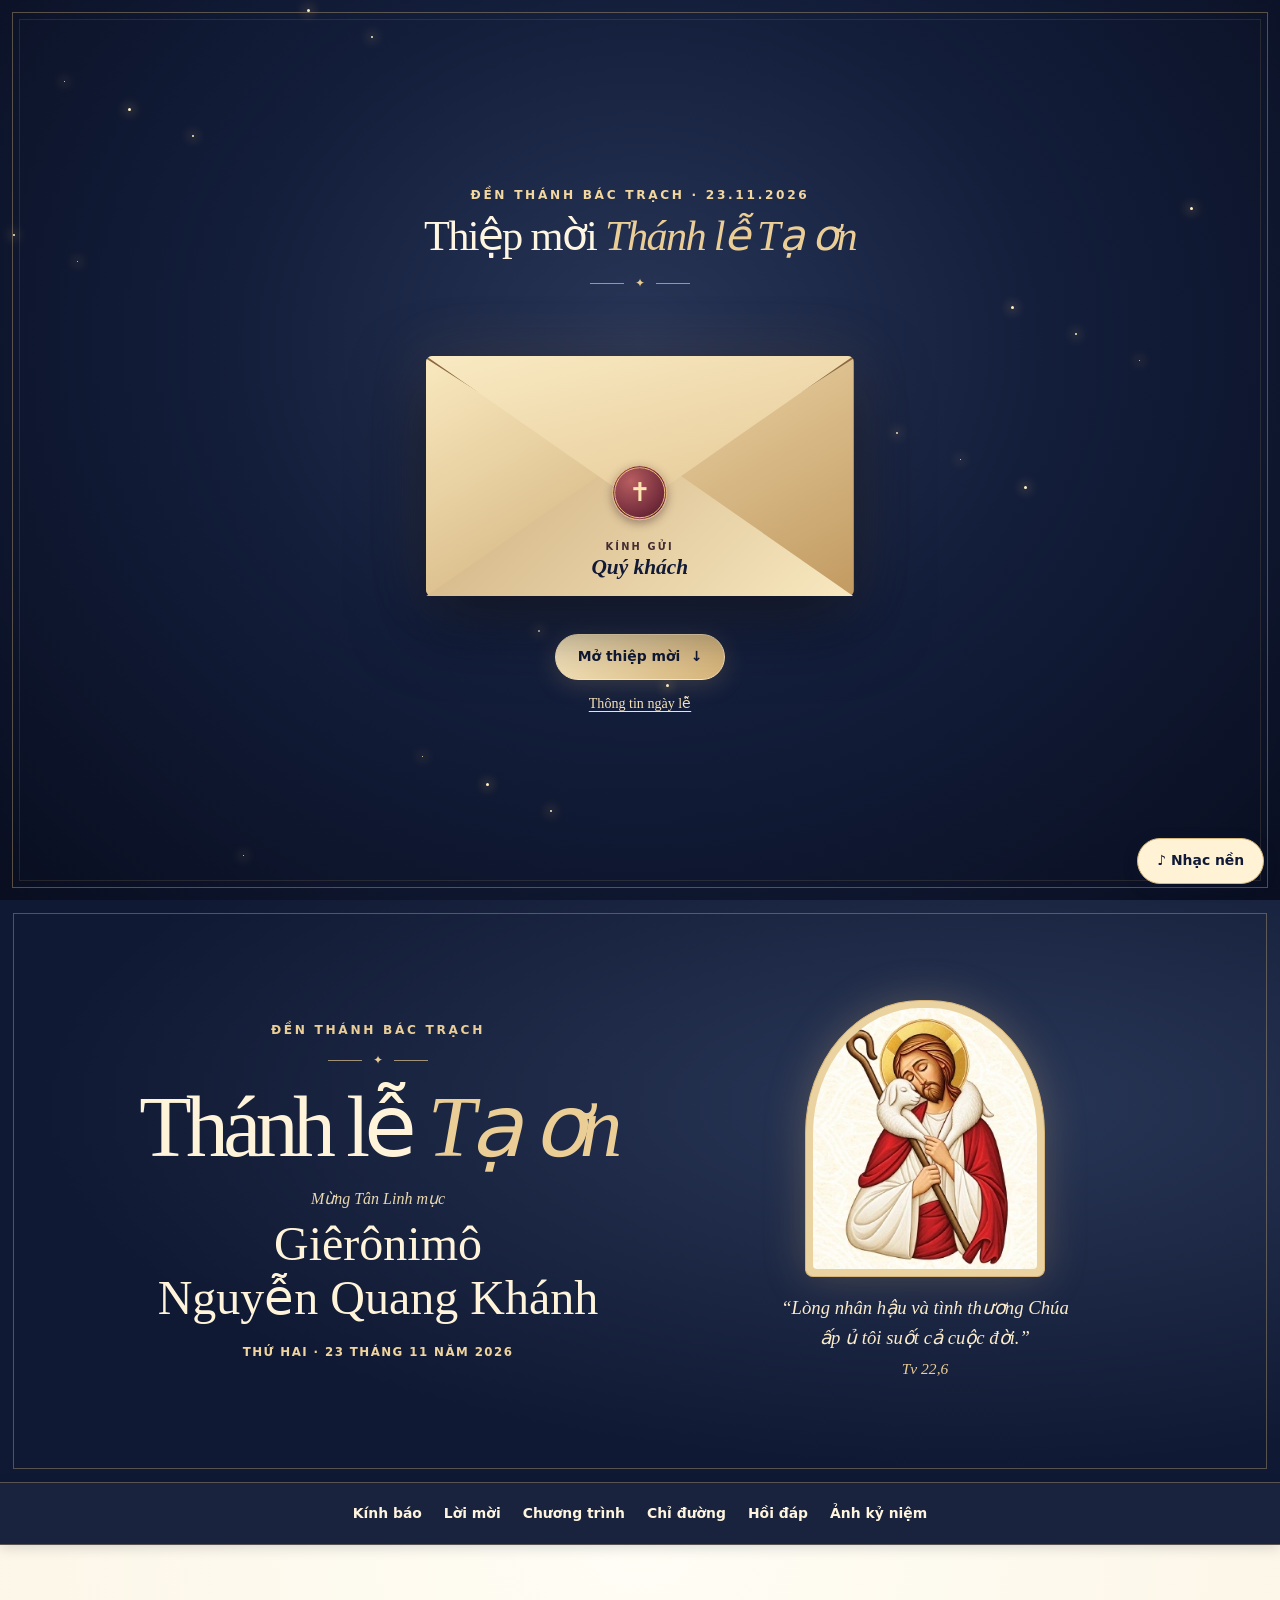
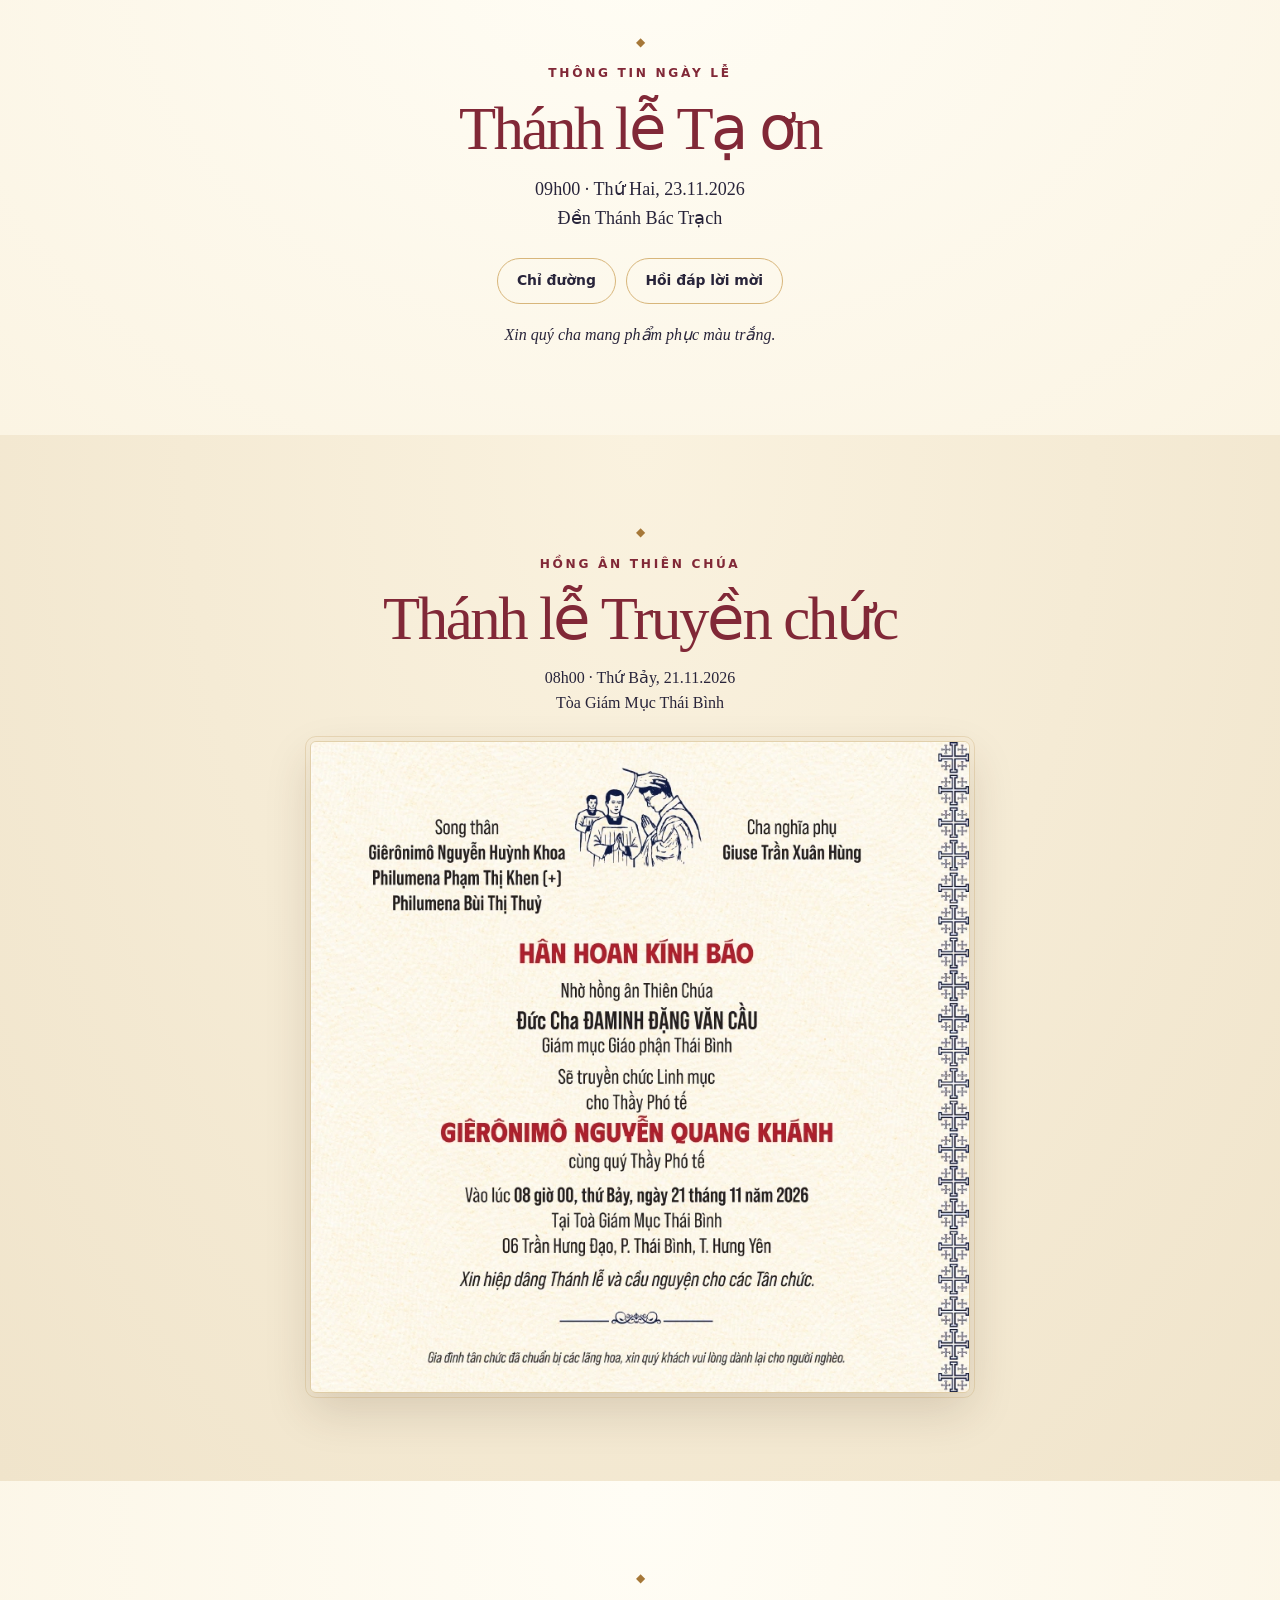
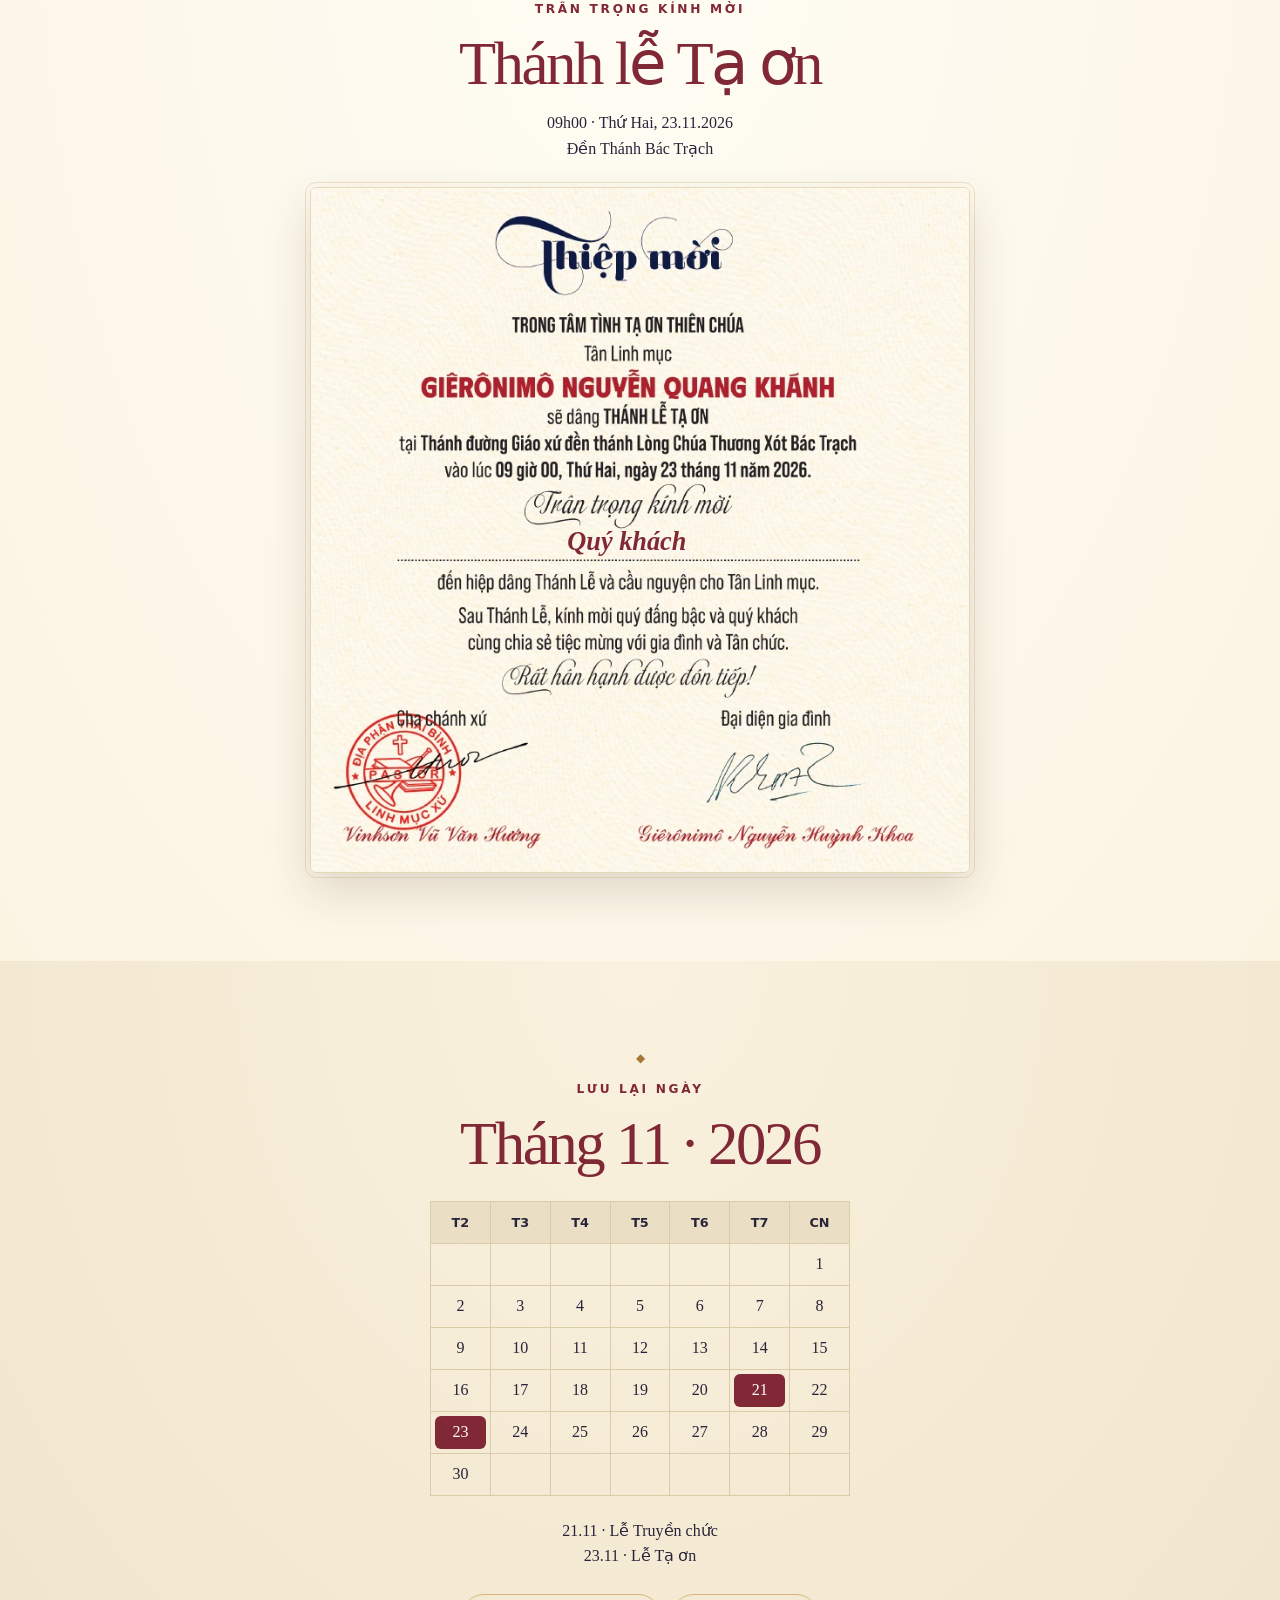
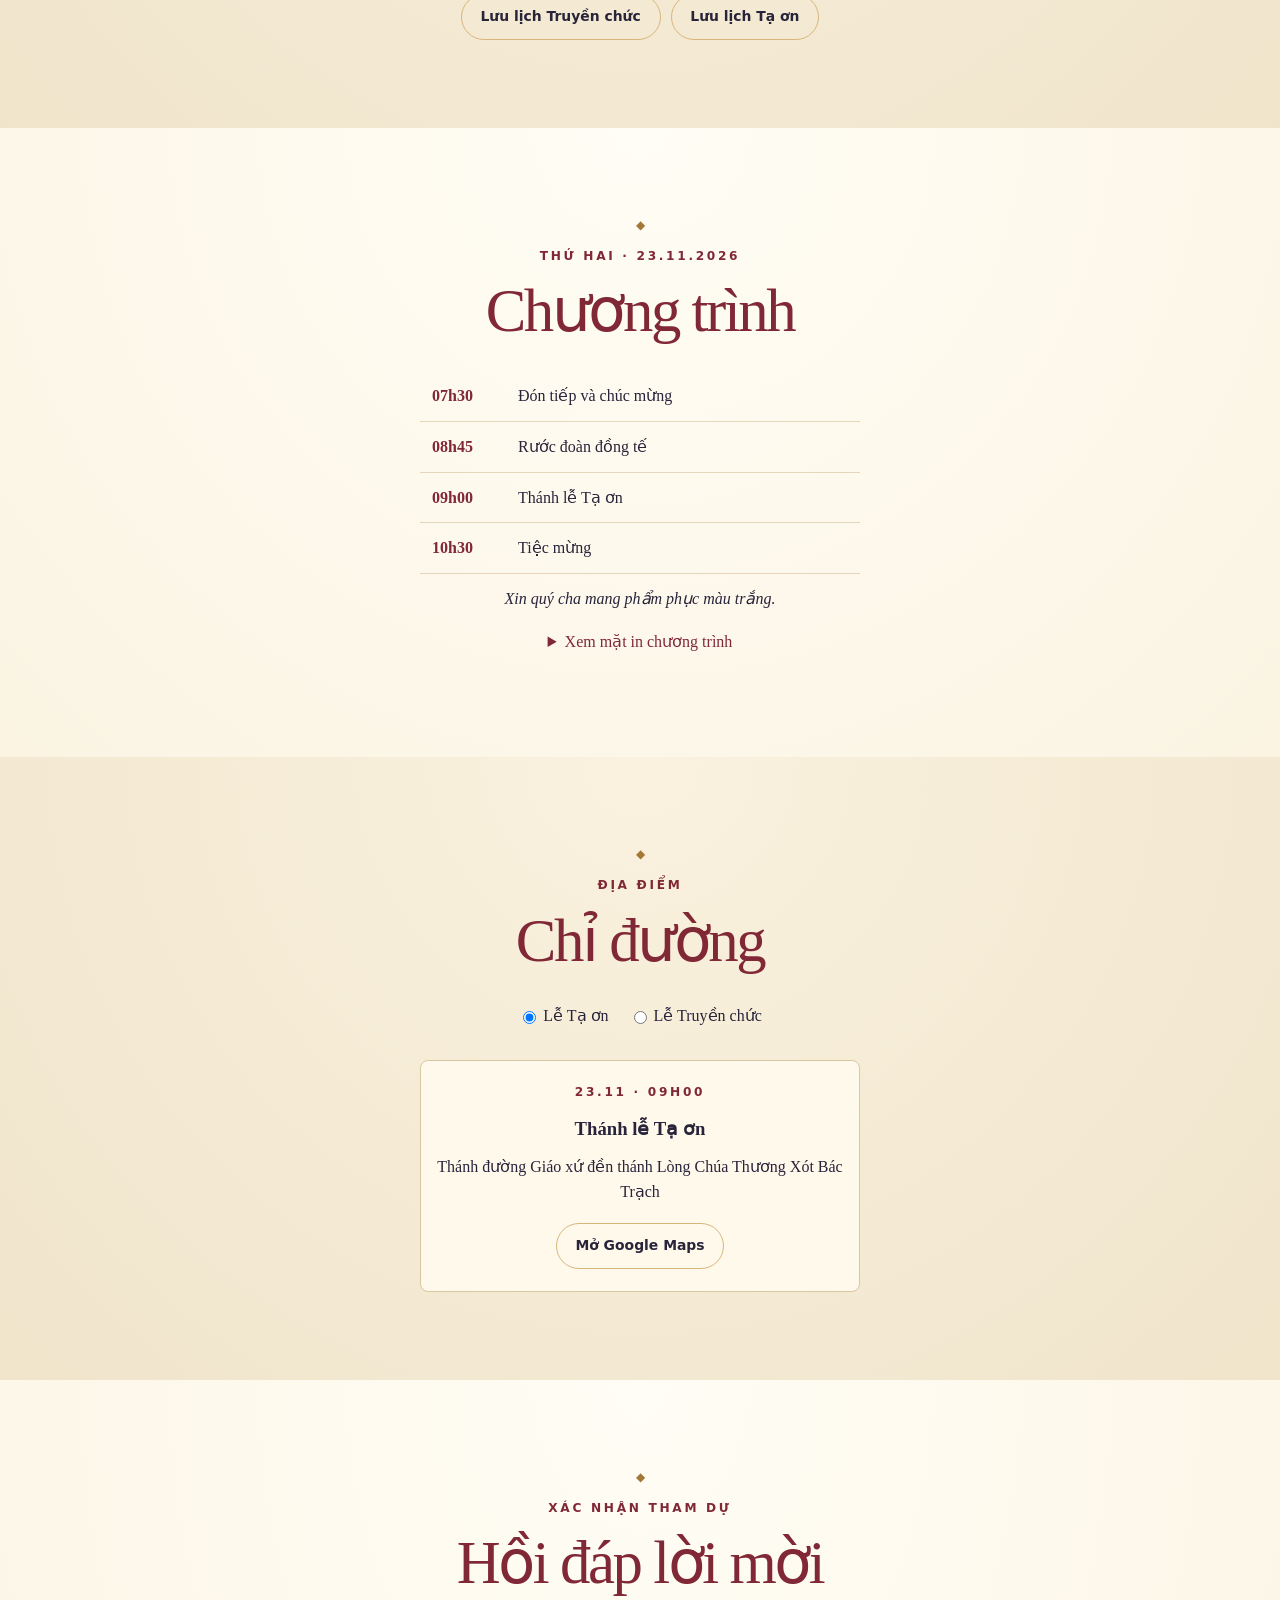
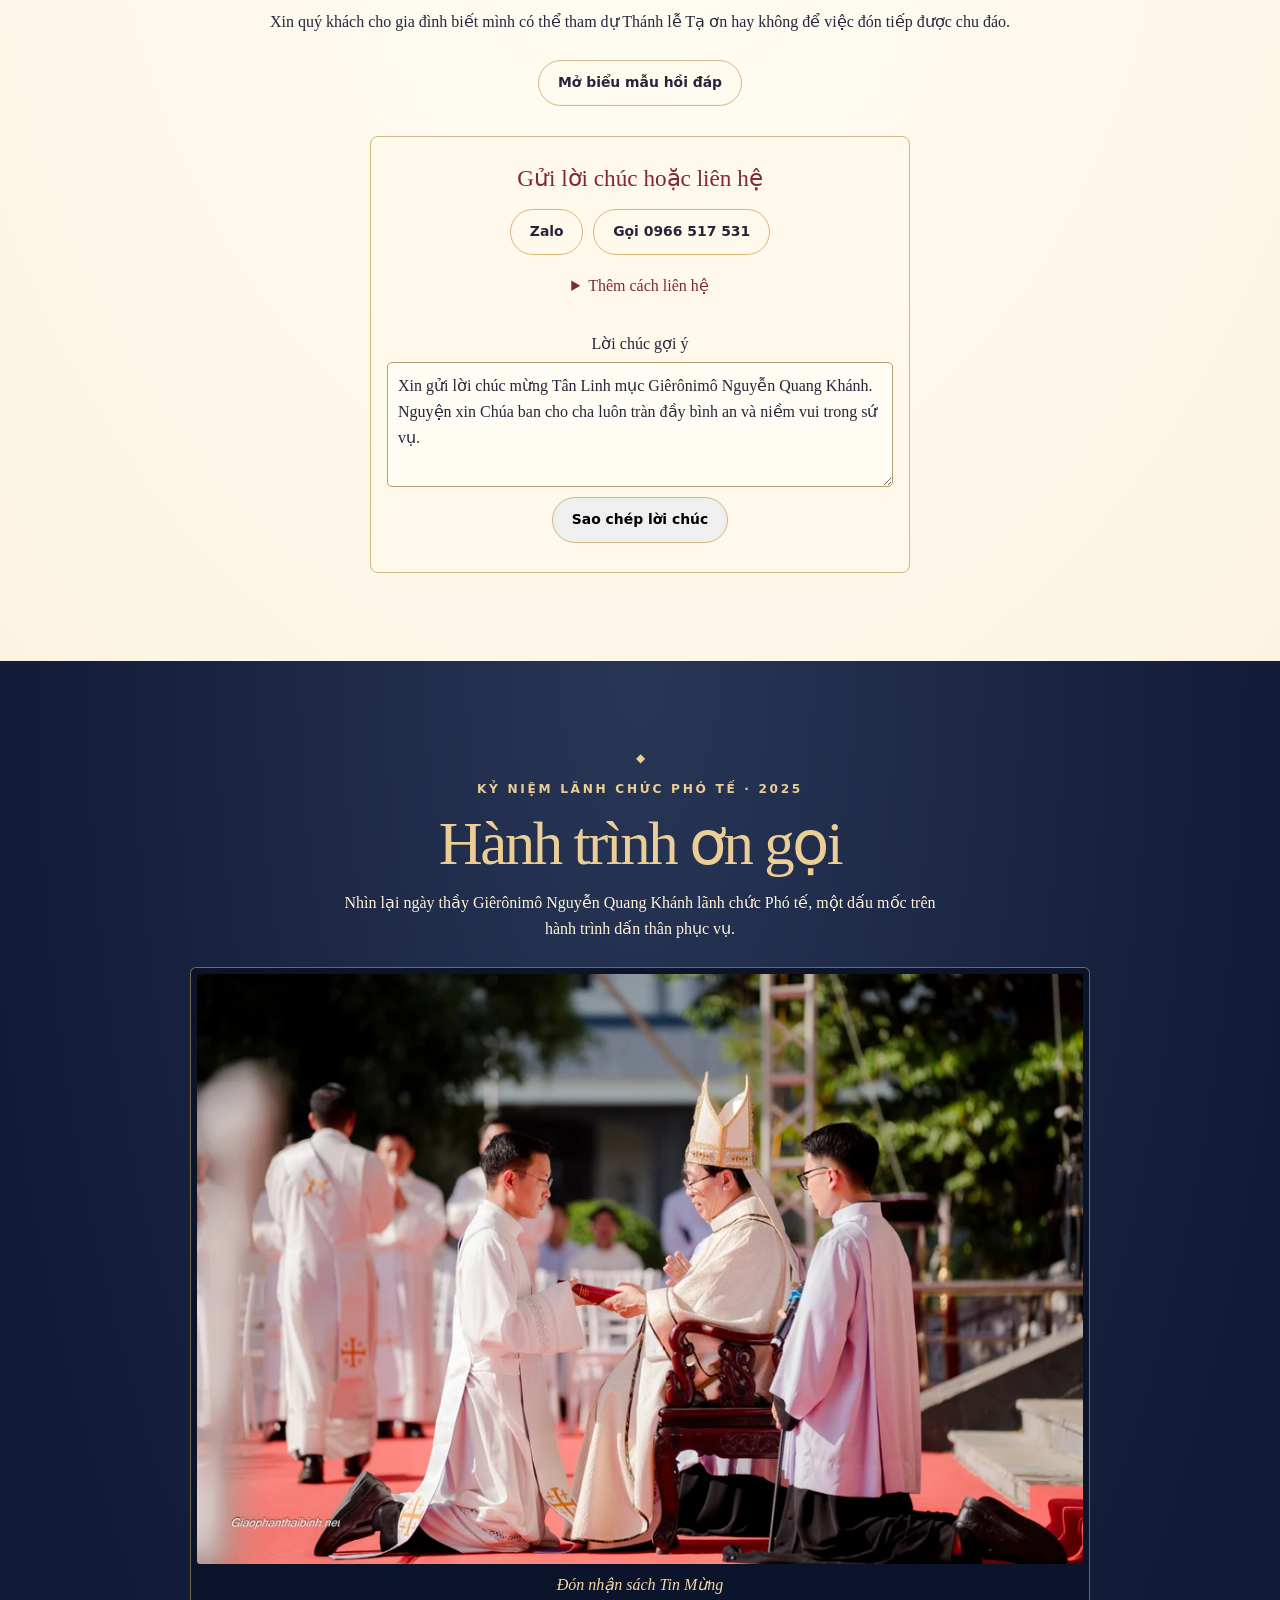
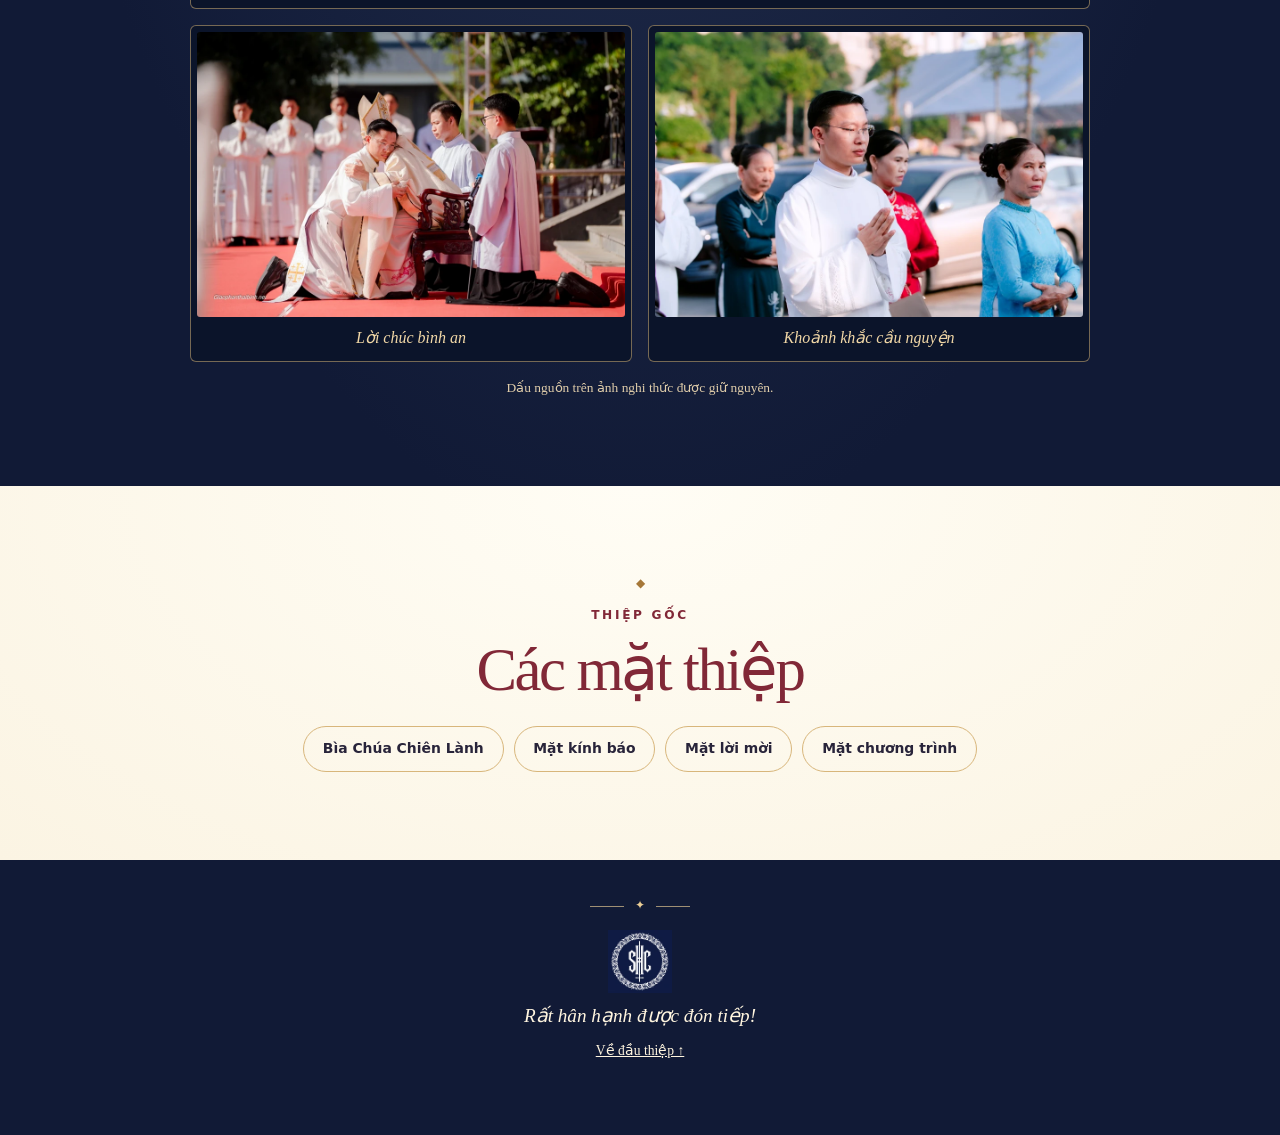
==== index.html @ bd7a319c "Add files via upload" ====
<!doctype html>
<html lang="vi">
<head>
<meta charset="utf-8">
<meta name="viewport" content="width=device-width, initial-scale=1">
<meta name="description" content="Thiệp mời Thánh lễ Tạ ơn mừng Tân Linh mục Giêrônimô Nguyễn Quang Khánh tại Đền Thánh Bác Trạch, ngày 23.11.2026.">
<title>Thiệp mời Thánh lễ Tạ ơn · Giêrônimô Nguyễn Quang Khánh</title>
<link rel="stylesheet" href="style.css">
<script src="script.js" defer></script>
</head>
<body>
<audio id="nhac-nen" src="assets/nhac-nen.mp3" preload="none" loop></audio>
<button class="button music" type="button" aria-pressed="false" hidden>♪ Nhạc nền</button>
<section class="welcome" id="phong-bi" aria-label="Phong bì thiệp mời">
  <div class="starlight" aria-hidden="true"></div>
  <div class="welcome-inner">
    <p class="eyebrow welcome-kicker">Đền Thánh Bác Trạch · 23.11.2026</p>
    <p class="welcome-title">Thiệp mời <em>Thánh lễ Tạ ơn</em></p>
    <span class="gold-rule" aria-hidden="true">✦</span>
    <div class="letter-stage">
      <div class="letter-back" aria-hidden="true"></div>
      <div class="letter-insert" aria-hidden="true">
        <img src="assets/chua-chien-lanh.webp" width="282" height="329" alt="">
        <p>Lòng nhân hậu và tình thương Chúa<br>ấp ủ tôi suốt cả cuộc đời.</p>
        <small>Tv 22,6</small>
      </div>
      <div class="letter-pocket" aria-hidden="true"></div>
      <div class="letter-fold" aria-hidden="true"></div>
      <div class="letter-seal" aria-hidden="true">✝</div>
      <div class="letter-address"><span>Kính gửi</span><strong class="recipient">Quý khách</strong></div>
    </div>
    <a class="button open" href="#thiep">Mở thiệp mời <span aria-hidden="true">↓</span></a>
    <button class="skip-opening" type="button" hidden>Vào thiệp ngay</button>
    <a class="quick-link" href="#thong-tin">Thông tin ngày lễ</a>
  </div>
</section>
<main id="thiep" tabindex="-1">
  <header class="hero">
    <div class="hero-copy">
      <p class="eyebrow">Đền Thánh Bác Trạch</p>
      <span class="gold-rule" aria-hidden="true">✦</span>
      <h1>Thánh lễ <em>Tạ ơn</em></h1>
      <p class="hero-subtitle">Mừng Tân Linh mục</p>
      <p class="hero-name">Giêrônimô<br>Nguyễn Quang Khánh</p>
      <p class="hero-date">Thứ Hai · 23 tháng 11 năm 2026</p>
    </div>
    <figure class="devotional">
      <div class="devotional-art"><img src="assets/chua-chien-lanh.webp" width="282" height="329" alt="Chúa Chiên Lành ôm chiên trên vai"></div>
      <figcaption>“Lòng nhân hậu và tình thương Chúa<br>ấp ủ tôi suốt cả cuộc đời.”<cite>Tv 22,6</cite></figcaption>
    </figure>
  </header>
  <nav aria-label="Nội dung thiệp">
    <a href="#kinh-bao">Kính báo</a><a href="#loi-moi">Lời mời</a><a href="#chuong-trinh">Chương trình</a><a href="#dia-diem">Chỉ đường</a><a href="#hoi-dap">Hồi đáp</a><a href="#on-goi">Ảnh kỷ niệm</a>
  </nav>
  <section id="thong-tin" class="section quick-info">
    <p class="eyebrow">Thông tin ngày lễ</p>
    <h2>Thánh lễ Tạ ơn</h2>
    <p class="summary"><time datetime="2026-11-23T09:00:00+07:00">09h00 · Thứ Hai, 23.11.2026</time><br>Đền Thánh Bác Trạch</p>
    <div class="actions">
      <a class="button" href="#dia-diem">Chỉ đường</a>
      <a class="button" href="#hoi-dap">Hồi đáp lời mời</a>
    </div>
    <div class="countdown" hidden aria-label="Thời gian còn lại đến Thánh lễ Tạ ơn">
      <div><b data-clock="days">00</b><span>Ngày</span></div>
      <div><b data-clock="hours">00</b><span>Giờ</span></div>
      <div><b data-clock="minutes">00</b><span>Phút</span></div>
      <div><b data-clock="seconds">00</b><span>Giây</span></div>
    </div>
    <p class="note">Xin quý cha mang phẩm phục màu trắng.</p>
  </section>
  <section id="kinh-bao" class="section">
    <p class="eyebrow">Hồng ân Thiên Chúa</p>
    <h2>Thánh lễ Truyền chức</h2>
    <p class="summary">08h00 · Thứ Bảy, 21.11.2026<br>Tòa Giám Mục Thái Bình</p>
    <img class="paper" src="assets/kinh-bao.webp" width="795" height="785" loading="lazy" alt="Hân hoan kính báo. Đức cha Đaminh Đặng Văn Cầu, Giám mục Giáo phận Thái Bình, sẽ truyền chức Linh mục cho thầy Phó tế Giêrônimô Nguyễn Quang Khánh cùng quý thầy Phó tế. Song thân: Giêrônimô Nguyễn Huỳnh Khoa, Philumena Phạm Thị Khen (†), Philumena Bùi Thị Thủy. Cha nghĩa phụ: Giuse Trần Xuân Hùng. Gia đình đã chuẩn bị các lẵng hoa, xin quý khách vui lòng dành lại cho người nghèo.">
  </section>
  <section id="loi-moi" class="section">
    <p class="eyebrow">Trân trọng kính mời</p>
    <h2>Thánh lễ Tạ ơn</h2>
    <p class="summary">09h00 · Thứ Hai, 23.11.2026<br>Đền Thánh Bác Trạch</p>
    <div class="invitation paper">
      <img src="assets/loi-moi.webp" width="755" height="785" loading="lazy" alt="Thiệp mời đến hiệp dâng Thánh lễ và cầu nguyện cho Tân Linh mục, sau đó chia sẻ tiệc mừng với gia đình và Tân chức. Cha chánh xứ Vinhsơn Vũ Văn Hướng và đại diện gia đình Giêrônimô Nguyễn Huỳnh Khoa.">
      <span class="recipient invite-name">Quý khách</span>
    </div>
  </section>
  <section id="lich" class="section">
    <p class="eyebrow">Lưu lại ngày</p>
    <h2>Tháng 11 · 2026</h2>
    <table class="calendar" aria-label="Lịch tháng 11 năm 2026">
      <thead><tr><th scope="col">T2</th><th scope="col">T3</th><th scope="col">T4</th><th scope="col">T5</th><th scope="col">T6</th><th scope="col">T7</th><th scope="col">CN</th></tr></thead>
      <tbody>
        <tr><td></td><td></td><td></td><td></td><td></td><td></td><td>1</td></tr>
        <tr><td>2</td><td>3</td><td>4</td><td>5</td><td>6</td><td>7</td><td>8</td></tr>
        <tr><td>9</td><td>10</td><td>11</td><td>12</td><td>13</td><td>14</td><td>15</td></tr>
        <tr><td>16</td><td>17</td><td>18</td><td>19</td><td>20</td><td><a href=#kinh-bao aria-label="21 tháng 11, lễ Truyền chức">21</a></td><td>22</td></tr>
        <tr><td><a href=#loi-moi aria-label="23 tháng 11, lễ Tạ ơn">23</a></td><td>24</td><td>25</td><td>26</td><td>27</td><td>28</td><td>29</td></tr>
        <tr><td>30</td><td></td><td></td><td></td><td></td><td></td><td></td></tr>
      </tbody>
    </table>
    <p class="summary">21.11 · Lễ Truyền chức<br>23.11 · Lễ Tạ ơn</p>
    <div class="actions">
      <a class="button" href="assets/le-truyen-chuc.ics" download>Lưu lịch Truyền chức</a>
      <a class="button" href="assets/le-ta-on.ics" download>Lưu lịch Tạ ơn</a>
    </div>
  </section>
  <section id="chuong-trinh" class="section">
    <p class="eyebrow">Thứ Hai · 23.11.2026</p>
    <h2>Chương trình</h2>
    <ul class="timeline">
      <li><time datetime="2026-11-23T07:30+07:00">07h30</time><span>Đón tiếp và chúc mừng</span></li>
      <li><time datetime="2026-11-23T08:45+07:00">08h45</time><span>Rước đoàn đồng tế</span></li>
      <li><time datetime="2026-11-23T09:00+07:00">09h00</time><span>Thánh lễ Tạ ơn</span></li>
      <li><time datetime="2026-11-23T10:30+07:00">10h30</time><span>Tiệc mừng</span></li>
    </ul>
    <p class="note">Xin quý cha mang phẩm phục màu trắng.</p>
    <details><summary>Xem mặt in chương trình</summary>
      <img class="paper" src="assets/chuong-trinh.webp" width="775" height="785" loading="lazy" alt="Nguyện xin Thiên Chúa ân ban muôn ơn lành trên quý Đức cha, quý cha, quý tu sĩ, quý ân thân nhân cùng tất cả những ai đã và đang cầu nguyện, nâng đỡ con trên bước đường dấn thân phục vụ.">
    </details>
  </section>
  <section id="dia-diem" class="section">
    <p class="eyebrow">Địa điểm</p>
    <h2>Chỉ đường</h2>
    <fieldset class="map-picker" hidden>
      <legend class="sr-only">Chọn buổi lễ</legend>
      <label><input type="radio" name="buoi-le" value="map-ta-on" checked> Lễ Tạ ơn</label>
      <label><input type="radio" name="buoi-le" value="map-truyen-chuc"> Lễ Truyền chức</label>
    </fieldset>
    <div class="places">
      <article id="map-ta-on"><p class="eyebrow">23.11 · 09h00</p><h3>Thánh lễ Tạ ơn</h3><p>Thánh đường Giáo xứ đền thánh Lòng Chúa Thương Xót Bác Trạch</p>
        <a class="button" href="https://www.google.com/maps/search/?api=1&amp;query=%C4%90%E1%BB%81n+Th%C3%A1nh+B%C3%A1c+Tr%E1%BA%A1ch" target="_blank" rel="noopener noreferrer">Mở Google Maps</a></article>
      <article id="map-truyen-chuc"><p class="eyebrow">21.11 · 08h00</p><h3>Thánh lễ Truyền chức</h3><p>Tòa Giám Mục Thái Bình<br>06 Trần Hưng Đạo, P. Thái Bình, T. Hưng Yên</p>
        <a class="button" href="https://www.google.com/maps/search/?api=1&amp;query=T%C3%B2a+Gi%C3%A1m+M%E1%BB%A5c+Th%C3%A1i+B%C3%ACnh+06+Tr%E1%BA%A7n+H%C6%B0ng+%C4%90%E1%BA%A1o" target="_blank" rel="noopener noreferrer">Mở Google Maps</a></article>
    </div>
  </section>
  <section id="hoi-dap" class="section">
    <p class="eyebrow">Xác nhận tham dự</p>
    <h2>Hồi đáp lời mời</h2>
    <p class="summary">Xin quý khách cho gia đình biết mình có thể tham dự Thánh lễ Tạ ơn hay không để việc đón tiếp được chu đáo.</p>
    <a class="button" href="https://docs.google.com/forms/d/e/1FAIpQLScYojX01JaSulNkxN39vegbU7NlEWeOLPLGv2kti556Hpe61A/viewform" target="_blank" rel="noopener">Mở biểu mẫu hồi đáp</a>
    <div class="contact-card">
      <h3>Gửi lời chúc hoặc liên hệ</h3>
      <div class="actions">
        <a class="button" href="https://zalo.me/0966517531" target="_blank" rel="noopener">Zalo</a>
        <a class="button" href="tel:+84966517531">Gọi 0966 517 531</a>
      </div>
      <details>
        <summary>Thêm cách liên hệ</summary>
        <div class="actions">
          <a class="button" href="https://m.me/JeromeNguyenPham" target="_blank" rel="noopener">Messenger</a>
          <a class="button" id="whatsapp-contact" href="https://wa.me/84966517531" target="_blank" rel="noopener">WhatsApp</a>
          <a class="button" id="email-contact" href="mailto:hier.nguyenkhanh@gmail.com">Email</a>
        </div>
        <p><a href="https://www.facebook.com/JeromeNguyenPham/" target="_blank" rel="noopener">Trang Facebook</a></p>
      </details>
      <div id="greeting-box" hidden>
        <label for="greeting">Lời chúc gợi ý</label>
        <textarea id="greeting" rows="4"></textarea>
        <button class="button" id="copy-greeting" type="button">Sao chép lời chúc</button>
        <p id="greeting-status" role="status"></p>
      </div>
    </div>
  </section>
  <section id="on-goi" class="section vocation">
    <p class="eyebrow">Kỷ niệm lãnh chức Phó tế · 2025</p>
    <h2>Hành trình ơn gọi</h2>
    <p class="summary">Nhìn lại ngày thầy Giêrônimô Nguyễn Quang Khánh lãnh chức Phó tế, một dấu mốc trên hành trình dấn thân phục vụ.</p>
    <div class="vocation-gallery">
      <figure>
        <a href="assets/pho-te-tin-mung.webp" aria-label="Xem ảnh lớn: Đón nhận sách Tin Mừng">
          <img src="assets/pho-te-tin-mung-960.webp" width="2048" height="1366" loading="lazy" decoding="async" alt="Khoảnh khắc đón nhận sách Tin Mừng từ Đức Giám mục">
        </a>
        <figcaption>Đón nhận sách Tin Mừng</figcaption>
      </figure>
      <figure>
        <a href="assets/pho-te-binh-an.webp" aria-label="Xem ảnh lớn: Lời chúc bình an">
          <img src="assets/pho-te-binh-an-960.webp" width="2048" height="1366" loading="lazy" decoding="async" alt="Đức Giám mục ôm chúc bình an trong nghi thức truyền chức">
        </a>
        <figcaption>Lời chúc bình an</figcaption>
      </figure>
      <figure>
        <a href="assets/pho-te-cau-nguyen.webp" aria-label="Xem ảnh lớn: Khoảnh khắc cầu nguyện">
          <img src="assets/pho-te-cau-nguyen-960.webp" width="2048" height="1365" loading="lazy" decoding="async" alt="Thầy Giêrônimô Nguyễn Quang Khánh chắp tay cầu nguyện">
        </a>
        <figcaption>Khoảnh khắc cầu nguyện</figcaption>
      </figure>
    </div>
    <p class="vocation-credit">Dấu nguồn trên ảnh nghi thức được giữ nguyên.</p>
  </section>
  <section id="mat-thiep" class="section">
    <p class="eyebrow">Thiệp gốc</p>
    <h2>Các mặt thiệp</h2>
    <div class="actions">
      <a class="button" href="assets/bia.webp" target="_blank" rel="noopener">Bìa Chúa Chiên Lành</a>
      <a class="button" href="assets/kinh-bao.webp" target="_blank" rel="noopener">Mặt kính báo</a>
      <a class="button" href="assets/loi-moi.webp" target="_blank" rel="noopener">Mặt lời mời</a>
      <a class="button" href="assets/chuong-trinh.webp" target="_blank" rel="noopener">Mặt chương trình</a>
    </div>
  </section>
  <footer><span class="gold-rule" aria-hidden="true">✦</span><img src="assets/an.webp" width="64" height="63" alt=""><p>Rất hân hạnh được đón tiếp!</p><a href="#phong-bi">Về đầu thiệp ↑</a></footer>
</main>
<dialog class="print-view" aria-label="Xem ảnh phóng lớn">
  <form method="dialog"><button class="button" type="submit">Đóng ảnh ×</button></form>
  <img alt="">
</dialog>
</body>
</html>
---- style.css ----
:root{color-scheme:light;--navy:#111b42;--red:#9e1f32;--gold:#d8bb7b;--cream:#fbf5e6}
*{box-sizing:border-box}
html{scroll-behavior:smooth}
body{margin:0;background:var(--cream);color:var(--navy);font:1rem/1.6 Georgia,"Times New Roman",serif}
img{display:block;max-width:100%;height:auto}
a{color:inherit}
a:focus-visible,summary:focus-visible{outline:3px solid #ae6925;outline-offset:4px}
.welcome{min-height:100svh;display:grid;place-items:center;padding:26px 16px 30px;text-align:center;background:radial-gradient(ellipse at 50% 10%,#26325a,var(--navy) 75%);color:#fff6e4}
.welcome-inner{width:min(100%,480px,68svh)}
.eyebrow{font:700 .76rem/1.5 system-ui,sans-serif;text-transform:uppercase;letter-spacing:.22em;color:var(--red);margin:0 0 12px}
.welcome .eyebrow{color:#f2d79f;margin-bottom:20px}
.envelope,.invitation{position:relative;container-type:inline-size}
.envelope{border-radius:8px;overflow:hidden;box-shadow:0 18px 48px #0006;border:1px solid var(--gold)}
.recipient{position:absolute;display:grid;place-items:center;text-align:center;line-height:1.1;font-weight:bold;font-style:italic;color:var(--navy);overflow-wrap:anywhere}
.envelope-name{left:29%;width:60%;top:65%;height:8%;font-size:4.4cqw}
.invite-name{left:13%;width:70%;top:49.4%;height:4.8%;font-size:4cqw;color:var(--red)}
.recipient.compact{font-size:2.8cqw}
.button{display:inline-flex;align-items:center;justify-content:center;gap:.75em;min-height:44px;padding:.62em 1.35em;border:1px solid var(--gold);border-radius:100px;text-decoration:none;font:650 .87rem/1.4 system-ui,sans-serif}
.button:hover{background:#f1e1b9;color:var(--navy)}
.open{background:#fff2d5;color:var(--navy);margin-top:25px}
main{outline:none}
.hero{padding:34px 16px 24px}
.paper{width:min(100%,660px);margin-inline:auto;box-shadow:0 10px 32px #241b1020;border-radius:6px;overflow:hidden}
nav{display:flex;justify-content:center;flex-wrap:wrap;gap:4px 22px;padding:12px;background:var(--navy);color:#fff5df;font:600 .87rem/1.5 system-ui,sans-serif}
nav a{padding:8px 0;text-decoration:none}
nav a:hover{text-decoration:underline}
.section{padding:48px 16px;text-align:center}
.section:nth-of-type(even){background:#f4ecd9}
h2,h3,p{margin:0}
h2{font-weight:normal;font-size:clamp(2rem,6vw,3.1rem);line-height:1.12;color:var(--red)}
.summary{margin:12px 0 25px}
.timeline{list-style:none;margin:26px auto 12px;padding:0;width:min(100%,440px);text-align:left}
.timeline li{display:grid;grid-template-columns:70px 1fr;gap:16px;border-bottom:1px solid #dacba9;padding:12px}
.timeline time{font-weight:bold;color:var(--red)}
.note{font-style:italic}
details{margin-top:18px}
summary{cursor:pointer;color:var(--red);margin-bottom:14px}
.places{display:grid;grid-template-columns:repeat(2,minmax(0,1fr));gap:16px;width:min(100%,660px);margin:24px auto 0}
article{display:flex;flex-direction:column;align-items:center;padding:22px 14px;border:1px solid #d9c7a4;border-radius:8px;background:#fff9ec}
article p:not(.eyebrow){flex:1;margin:10px 0 18px}
footer{text-align:center;background:var(--navy);color:#fff5df;padding:26px 16px}
footer img{margin:0 auto 8px}
footer p{font-size:1.2rem;font-style:italic;margin-bottom:6px}
footer a{font-size:.85rem}
.sr-only{position:absolute;width:1px;height:1px;padding:0;margin:-1px;overflow:hidden;clip-path:inset(50%);white-space:nowrap}
@media(max-width:540px){.places{grid-template-columns:1fr}.section{padding-block:37px}}
@media(prefers-reduced-motion:reduce){html{scroll-behavior:auto}}

.music{position:fixed;z-index:2;right:16px;bottom:max(16px,env(safe-area-inset-bottom));background:#fff2d5;color:var(--navy);box-shadow:0 4px 16px #111b4230;cursor:pointer}
.music[hidden]{display:none}
.music[aria-pressed="true"]{background:var(--navy);color:#fff2d5}
.music:focus-visible{outline:3px solid #ae6925;outline-offset:4px}

.calendar{width:min(100%,420px);margin:22px auto;border-collapse:collapse;table-layout:fixed}
.calendar th,.calendar td{padding:4px;height:42px;border:1px solid #dacba9}
.calendar th{font:650 .8rem system-ui,sans-serif;background:#eadfc5}
.calendar a{display:grid;place-items:center;min-height:33px;border-radius:6px;background:var(--red);color:white;text-decoration:none}
.actions{display:flex;justify-content:center;flex-wrap:wrap;gap:10px;margin:22px auto 0}
.map-picker{width:min(100%,440px);border:0;margin:20px auto 0;padding:0}
.map-picker label{display:inline-flex;align-items:center;gap:4px;padding:8px}
.places.filtered{grid-template-columns:minmax(0,1fr);max-width:440px}
.places article[hidden]{display:none}

.welcome-inner{position:relative}
.envelope{perspective:850px;isolation:isolate}
.envelope-flap{position:absolute;inset:0 0 auto;height:34%;transform-origin:50% 0;background:linear-gradient(175deg,#25315c,#111b42 72%);clip-path:polygon(0 0,100% 0,100% 32%,50% 100%,0 32%);pointer-events:none}
.envelope-flap img{position:absolute;left:50%;bottom:16%;width:12%;transform:translateX(-50%);border-radius:50%}
.opening-card{display:none;position:absolute;z-index:1;top:42px;left:9%;width:82%;padding:12px 10px 16px;border:1px solid var(--gold);border-radius:8px;background:#fff7e3;color:var(--navy);box-shadow:0 12px 35px #0006;pointer-events:none}
.opening-card img{width:min(53%,160px);margin:0 auto;border-radius:45% 45% 10% 10%}
.opening-card blockquote{margin:10px 0 0;font-size:clamp(.8rem,3.1vw,1.2rem);line-height:1.4;font-style:italic;animation:quote-in .5s 1s both}
.opening-card cite{display:block;margin-top:5px;font-size:.8em;color:var(--red)}
.opening .envelope-flap{animation:unseal .75s ease-in-out both}
.opening .opening-card{display:block;animation:emerge .7s .48s both}
.opened .envelope-flap{display:none}
.quick-link{display:block;width:max-content;margin:12px auto 0;font-size:.88rem;text-underline-offset:.22em}
.quick-info .note{margin-top:18px}
@keyframes unseal{to{transform:rotateX(160deg);opacity:0}}
@keyframes emerge{from{opacity:0;transform:translateY(38px) scale(.92)}to{opacity:1;transform:translateY(0) scale(1)}}
@keyframes quote-in{from{opacity:0;transform:translateY(5px)}to{opacity:1;transform:translateY(0)}}
@media(prefers-reduced-motion:reduce){.envelope-flap{display:none}}
.envelope-flap{height:9%}
.envelope-flap img{width:6%;bottom:24%}
.link-maker{width:min(100%,520px);margin:auto;text-align:left}
.link-maker label{display:block;margin:12px 0 4px;font-weight:bold}
.link-maker input{width:100%;padding:10px;border:1px solid #a9946e;border-radius:6px;background:#fffcf4;color:var(--navy);font:inherit}
.link-maker .button{margin-top:12px;background:#fff2d5;color:var(--navy);cursor:pointer}
.link-maker .actions{justify-content:flex-start;margin-top:0}
.link-maker [role=status]{margin-top:10px}

/* Gold linework and candlelit surfaces frame the original artwork. */
:root{--navy:#111a36;--red:#812837;--gold:#d8b67b;--cream:#fbf5e7;--ink:#28243a}
body{color:var(--ink);background:#fbf5e7}
.welcome{position:relative;overflow:hidden;isolation:isolate;min-height:100svh;background:radial-gradient(ellipse at 50% 38%,#293657 0%,#131e3b 45%,#090e20 100%);padding:34px 18px}
.welcome::before,.welcome::after{content:"";position:absolute;z-index:-1;inset:12px;border:1px solid #d8b67b60;pointer-events:none}
.welcome::after{inset:19px;border-color:#d8b67b22}
.welcome-inner{width:min(100%,475px);display:flex;flex-direction:column;align-items:center}
.welcome .welcome-kicker{font-size:clamp(.62rem,2.5vw,.76rem);margin-bottom:9px}
.welcome-title{font-size:clamp(1.75rem,6vw,2.65rem);line-height:1.1;letter-spacing:-.04em;color:#fff6e1}
.welcome-title em,.hero h1 em{font-weight:normal;color:#ebce96}
.gold-rule{display:flex;align-items:center;justify-content:center;gap:11px;color:#a87a35;font-size:.78rem}
.gold-rule::before,.gold-rule::after{content:"";width:34px;height:1px;background:currentColor;opacity:.65}
.welcome .gold-rule{color:#eacb90;margin:14px 0 17px}
.envelope{width:min(100%,390px,53svh);border:1px solid #e5c789;border-radius:4px;box-shadow:0 18px 52px #030612ad,0 0 42px #e1b46634;outline:1px solid #d8b67b63;outline-offset:5px}
.envelope-flap{height:9%;background:linear-gradient(100deg,#172443,#3d4c72,#172443)}
.opening-card{top:21%;left:50%;width:min(84%,350px);margin-left:max(-42%,-175px);background:radial-gradient(ellipse at 50% 24%,#fffdf3,#f4e6c8);outline:1px solid #e2c48690;outline-offset:4px}
.opening-card img{width:min(50%,135px)}
.button{min-height:46px;transition:background .25s,color .25s,box-shadow .25s}
.open{margin-top:23px;background:linear-gradient(115deg,#f8e7be,#dcb97c);border-color:#ffe9bd;box-shadow:0 5px 24px #e7c17b30;padding-inline:22px}
.open:hover{box-shadow:0 5px 30px #e7c17b65}
.quick-link{color:#f7e2b8}
.starlight{position:absolute;z-index:-1;inset:0;overflow:hidden;pointer-events:none}
.starlight i{position:absolute;top:var(--y);left:var(--x);width:var(--size);height:var(--size);border-radius:50%;background:#fff0c6;box-shadow:0 0 11px 2px #e5be727a;animation:glimmer var(--period) var(--delay) ease-in-out infinite alternate}
@keyframes glimmer{from{opacity:.13;transform:translateY(9px) scale(.7)}to{opacity:.72;transform:translateY(-9px) scale(1.2)}}
.hero{position:relative;display:grid;grid-template-columns:1.1fr 1fr;align-items:center;gap:clamp(20px,5vw,70px);padding:clamp(38px,8vw,100px) max(25px,calc((100% - 1030px)/2));background:radial-gradient(ellipse at 75% 35%,#293757,#101933 68%);color:#fff4da;text-align:center}
.hero::before{content:"";position:absolute;inset:13px;border:1px solid #d8b67b5c;pointer-events:none}
.hero .eyebrow,.hero .gold-rule{color:#ebce96}
.hero h1{margin:14px 0 4px;font-size:clamp(2.7rem,6.7vw,5.5rem);font-weight:normal;letter-spacing:-.065em;line-height:1}
.hero-subtitle{margin:15px 0 6px;font-style:italic;color:#e9d7af}
.hero-name{font-size:clamp(1.5rem,4vw,3rem);line-height:1.12}
.hero-date{margin-top:19px;color:#f0d49e;font:600 .74rem/1.5 system-ui,sans-serif;letter-spacing:.12em;text-transform:uppercase}
.devotional{margin:0}
.devotional-art{width:min(68%,240px);margin:auto;padding:7px;border:1px solid #d8b67b;border-radius:48% 48% 8px 8px;box-shadow:0 0 42px #d8b67b42;background:#ead3a0}
.devotional-art img{width:100%;border-radius:48% 48% 4px 4px}
.devotional figcaption{margin-top:16px;font-size:clamp(.88rem,2.1vw,1.17rem);font-style:italic;color:#fbebca}
.devotional cite{display:block;color:#ebce96;font-size:.83em;margin-top:4px}
nav{position:sticky;top:0;z-index:3;background:#121c37f7;border-top:1px solid #d8b67b55;border-bottom:1px solid #d8b67b55;box-shadow:0 3px 12px #14162b25}
.section{position:relative;padding-block:clamp(45px,8vw,88px);scroll-margin-top:94px;background:radial-gradient(ellipse at 50% 0,#fffdf5,#fbf4e3)}
.section:nth-of-type(even){background:radial-gradient(ellipse at 50% 0,#faf2df,#f0e4cb)}
.section::before{content:"◆";display:block;margin:0 auto 13px;color:#a67838;font-size:.72rem}
.section h2{font-size:clamp(2.15rem,6vw,3.8rem);letter-spacing:-.04em}
.paper{border:1px solid #ba985557;outline:1px solid #bf9d5f45;outline-offset:4px;box-shadow:0 18px 46px #402a1527}
.quick-info .summary{font-size:1.13rem}
.timeline li{border-bottom-color:#ad874d50}
footer{background:#111a36;padding:36px 16px 72px}
footer .gold-rule{color:#ebce96;margin-bottom:14px}
@media(max-width:620px){
  .hero{grid-template-columns:1fr;padding:44px 22px;gap:26px}
  .devotional-art{width:min(46%,166px)}
  nav{gap:0 13px;font-size:.77rem}
  .envelope{width:min(94%,390px,49svh)}
}
@media(prefers-reduced-motion:reduce){.starlight i{animation:none;opacity:.28}.button{transition:none}}

/* The folds are separate layers so the letter can pass behind the pocket. */
.letter-stage{
  position:relative;width:min(90%,520px);aspect-ratio:1.78;margin:45px 0 15px;
  perspective:1000px;isolation:isolate;container-type:inline-size;
}
.letter-back,.letter-pocket,.letter-fold{position:absolute;inset:0;border-radius:6px}
.letter-back{background:#8d6840;box-shadow:0 24px 70px #030612aa,0 0 58px #eac58526}
.letter-pocket{
  z-index:3;background:linear-gradient(150deg,#f9e9bf,#c29a61);
  clip-path:polygon(0 1%,50% 58%,100% 1%,100% 100%,0 100%);
}
.letter-pocket::after{
  content:"";position:absolute;inset:0;background:linear-gradient(135deg,#c7a574,#f8e8c0);
  clip-path:polygon(0 100%,50% 38%,100% 100%);
}
.letter-fold{
  z-index:4;transform-origin:top;clip-path:polygon(0 0,100% 0,50% 62%);
  background:linear-gradient(166deg,#f9eac3,#e4c794 73%,#b68d54);
}
.letter-seal{
  position:absolute;z-index:5;left:50%;top:57%;translate:-50% -50%;
  display:grid;place-items:center;width:13cqw;aspect-ratio:1;border-radius:50%;
  border:3px double #e9bd83;background:radial-gradient(circle at 32% 27%,#b75e60,#752d3c 67%,#481926);
  color:#ffe5b3;font-size:6cqw;box-shadow:0 3px 10px #3b202b70;
}
.letter-address{position:absolute;z-index:5;inset:auto 8% 7%;color:#442d33}
.letter-address span{display:block;font:650 2.3cqw/1.5 system-ui,sans-serif;letter-spacing:.22em;text-transform:uppercase}
.letter-address .recipient{position:static;font-size:5cqw;line-height:1.14}
.letter-address .recipient.compact{font-size:3.4cqw}
.letter-insert{
  position:absolute;z-index:2;inset:7% 12% auto;padding:10px 6px 12px;
  color:#382839;background:#fff7e2;border:3px double #c59f63;border-radius:6px;
  transform:translateY(8%);box-shadow:0 9px 28px #20183060;
}
.letter-insert img{width:min(25%,80px);margin:0 auto 4px;border-radius:48% 48% 4px 4px}
.letter-insert p{font-size:clamp(.76rem,3.5cqw,1rem);line-height:1.2;font-style:italic}
.letter-insert small{font-size:.7rem;color:#812837}
.opening .letter-seal{animation:release-seal .45s both}
.opening .letter-fold{animation:lift-fold .85s .19s both}
.opening .letter-insert{animation:draw-letter 1.2s .62s both}
.opening .letter-address{animation:release-seal .55s both}
@keyframes release-seal{to{opacity:0}}
@keyframes lift-fold{0%{transform:rotateX(0)}49%{z-index:4}50%{z-index:1}100%{transform:rotateX(172deg);z-index:1}}
@keyframes draw-letter{0%{transform:translateY(8%)}65%,100%{transform:translateY(-86%)}}
.skip-opening{margin-top:10px;color:#ffe8bd;background:none;border:0;font:inherit;text-decoration:underline;cursor:pointer}
.countdown{display:grid;grid-template-columns:repeat(4,1fr);gap:7px;width:min(100%,410px);margin:28px auto 0}
.countdown[hidden]{display:none}
.countdown div{padding:8px 3px;border:1px solid #c3a473;border-radius:4px;background:#fff9e9}
.countdown b{display:block;color:#812837;font-size:clamp(1.4rem,5vw,2.2rem);font-variant-numeric:tabular-nums}
.countdown span{font:650 .69rem system-ui,sans-serif;letter-spacing:.08em;text-transform:uppercase}
.print-view{max-width:min(94vw,800px);max-height:92vh;padding:12px;background:#fcf3df;border:1px solid #d8b67b;border-radius:6px}
.print-view::backdrop{background:#0b1023dd}
.print-view form{text-align:right;margin-bottom:8px}
.print-view img{width:auto;max-height:calc(92vh - 84px);margin:auto;object-fit:contain}
@media(max-width:620px){.letter-stage{margin-top:39px}}

#on-goi{background:radial-gradient(ellipse at top,#283656,#111a36 74%);color:#fff4da}
#on-goi h2,#on-goi .eyebrow,#on-goi::before{color:#ebce96}
.vocation .summary{max-width:37em;margin-inline:auto}
.vocation-gallery{width:min(100%,900px);margin:auto;display:grid;grid-template-columns:repeat(2,minmax(0,1fr));gap:16px}
.vocation-gallery figure{margin:0;padding:6px;border:1px solid #d8b67b85;border-radius:6px;background:#0b142a}
.vocation-gallery figure:first-child{grid-column:1/-1}
.vocation-gallery a{display:block;cursor:zoom-in}
.vocation-gallery img{width:100%;height:auto;border-radius:3px}
.vocation-gallery figcaption{padding:8px 4px 4px;color:#f1d7a6;font-style:italic}
.vocation-credit{margin-top:15px;color:#e0cdaa;font-size:.84rem}
@media(max-width:530px){.vocation-gallery{grid-template-columns:1fr;max-width:440px}}

.contact-card{width:min(100%,540px);margin:30px auto 0;padding:23px 16px;background:#fff9eb;border:1px solid #d0b683;border-radius:8px}
.contact-card h3{font-weight:normal;font-size:1.45rem;color:var(--red)}
.contact-card .actions{margin-top:12px}
.contact-card details p{margin-top:10px;font-size:.9rem}
#greeting-box{margin-top:18px}
#greeting-box label{display:block;margin-bottom:6px}
#greeting{display:block;width:100%;padding:10px;border:1px solid #b79b70;border-radius:5px;color:var(--ink);background:#fffcf4;font:inherit;resize:vertical}
#copy-greeting{margin-top:10px;cursor:pointer}
#greeting-status{font-size:.85rem;margin-top:6px}
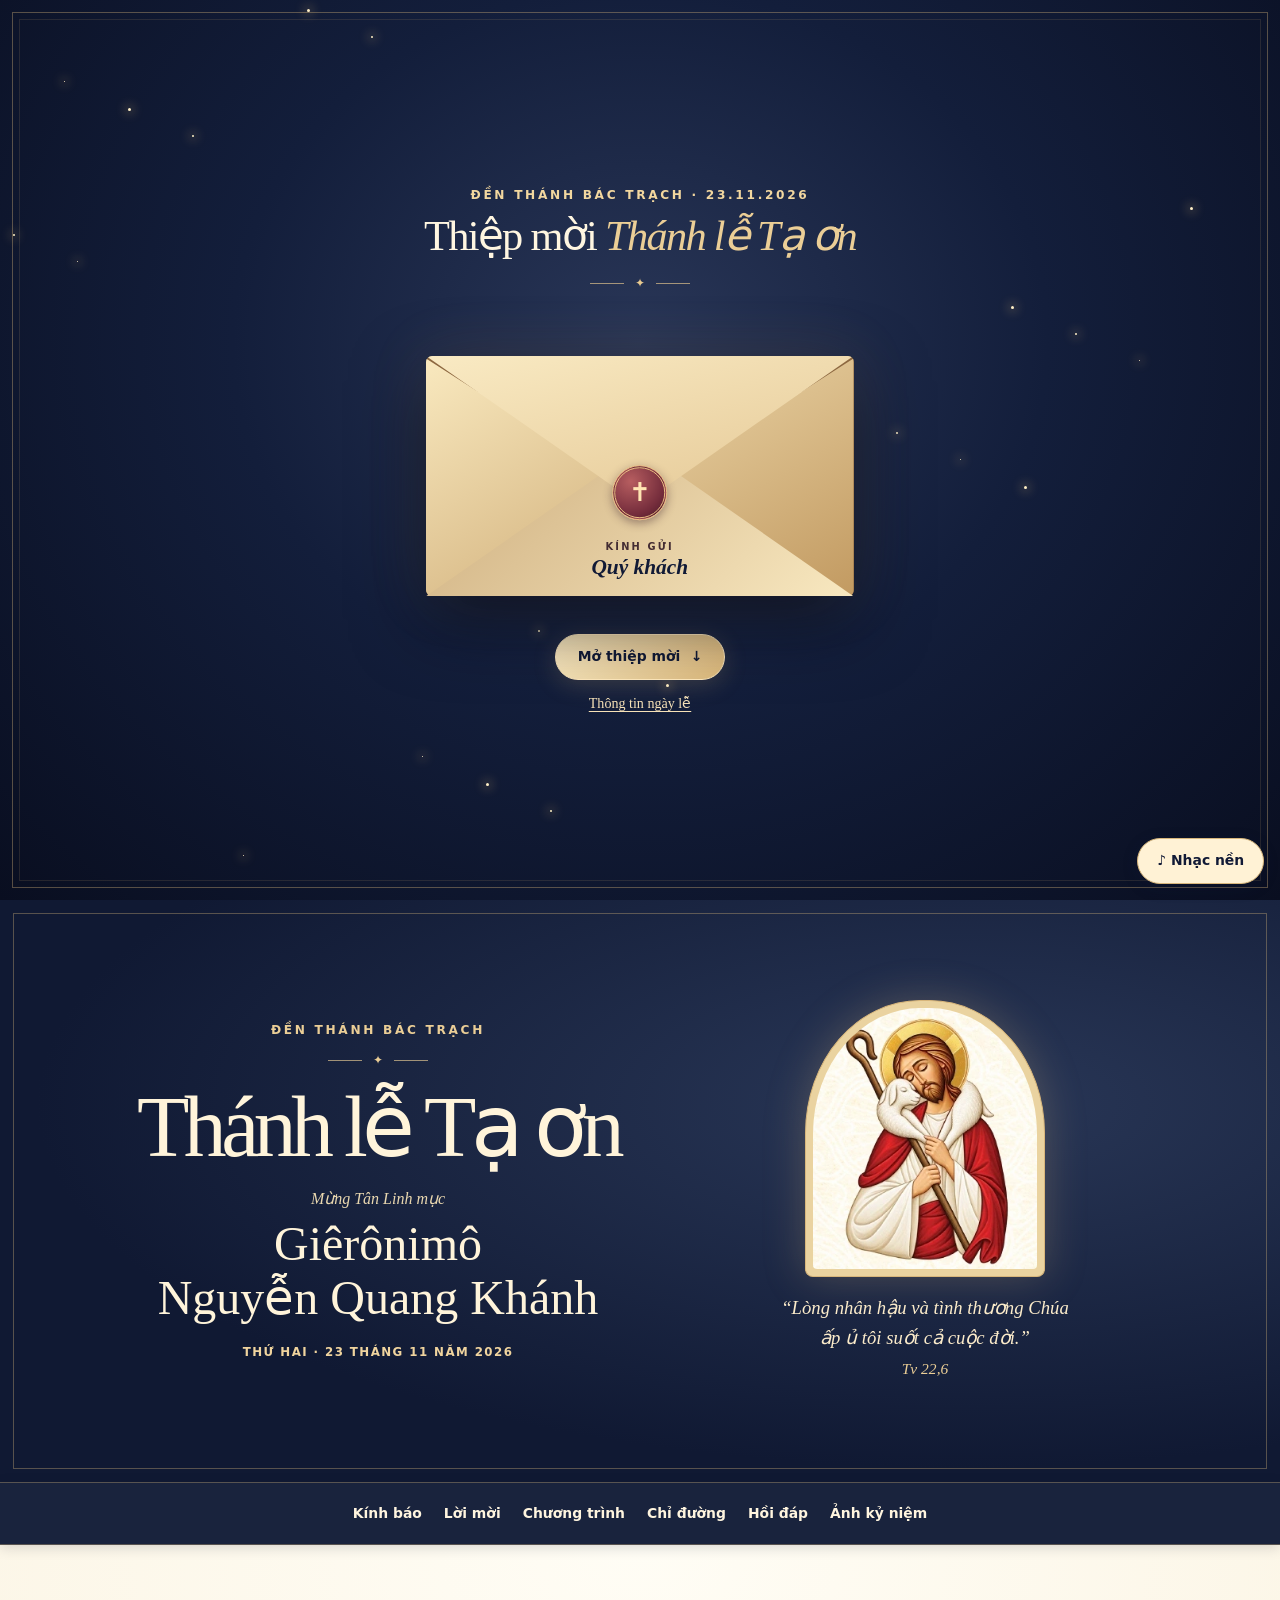
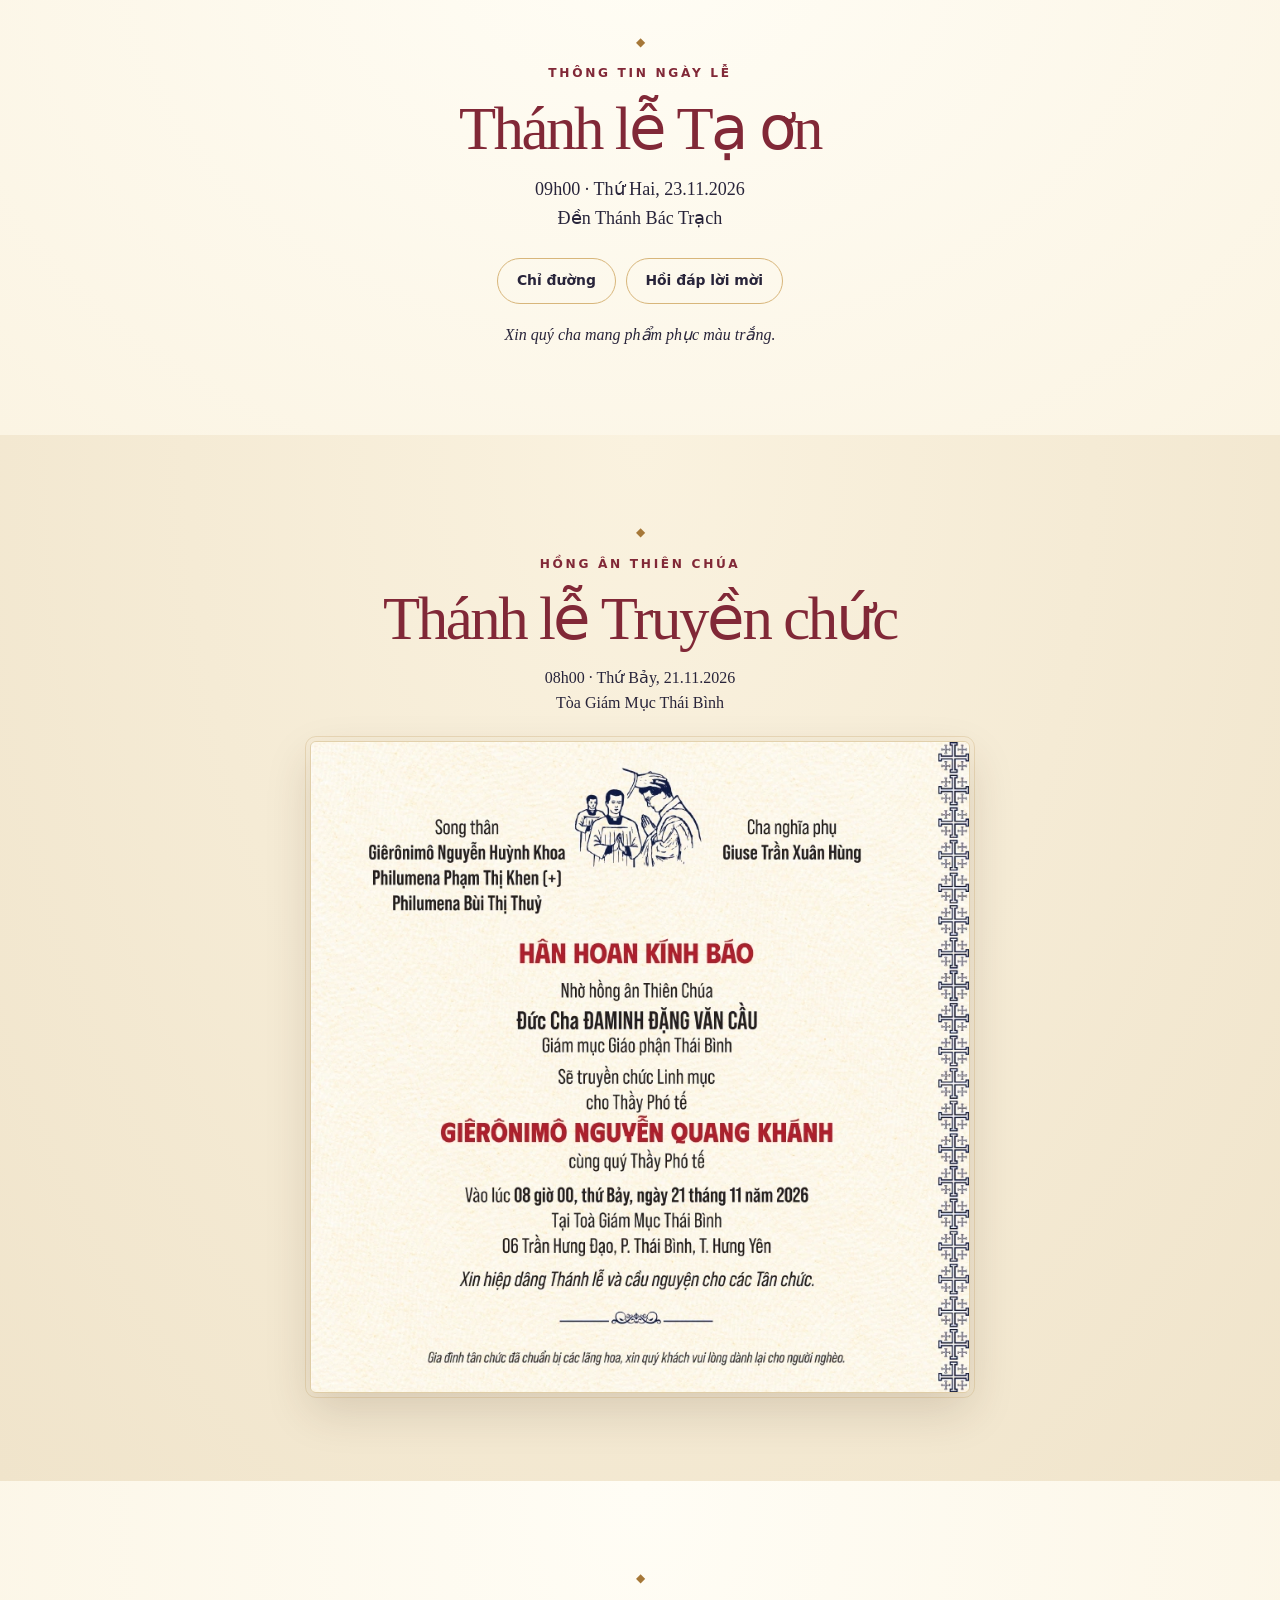
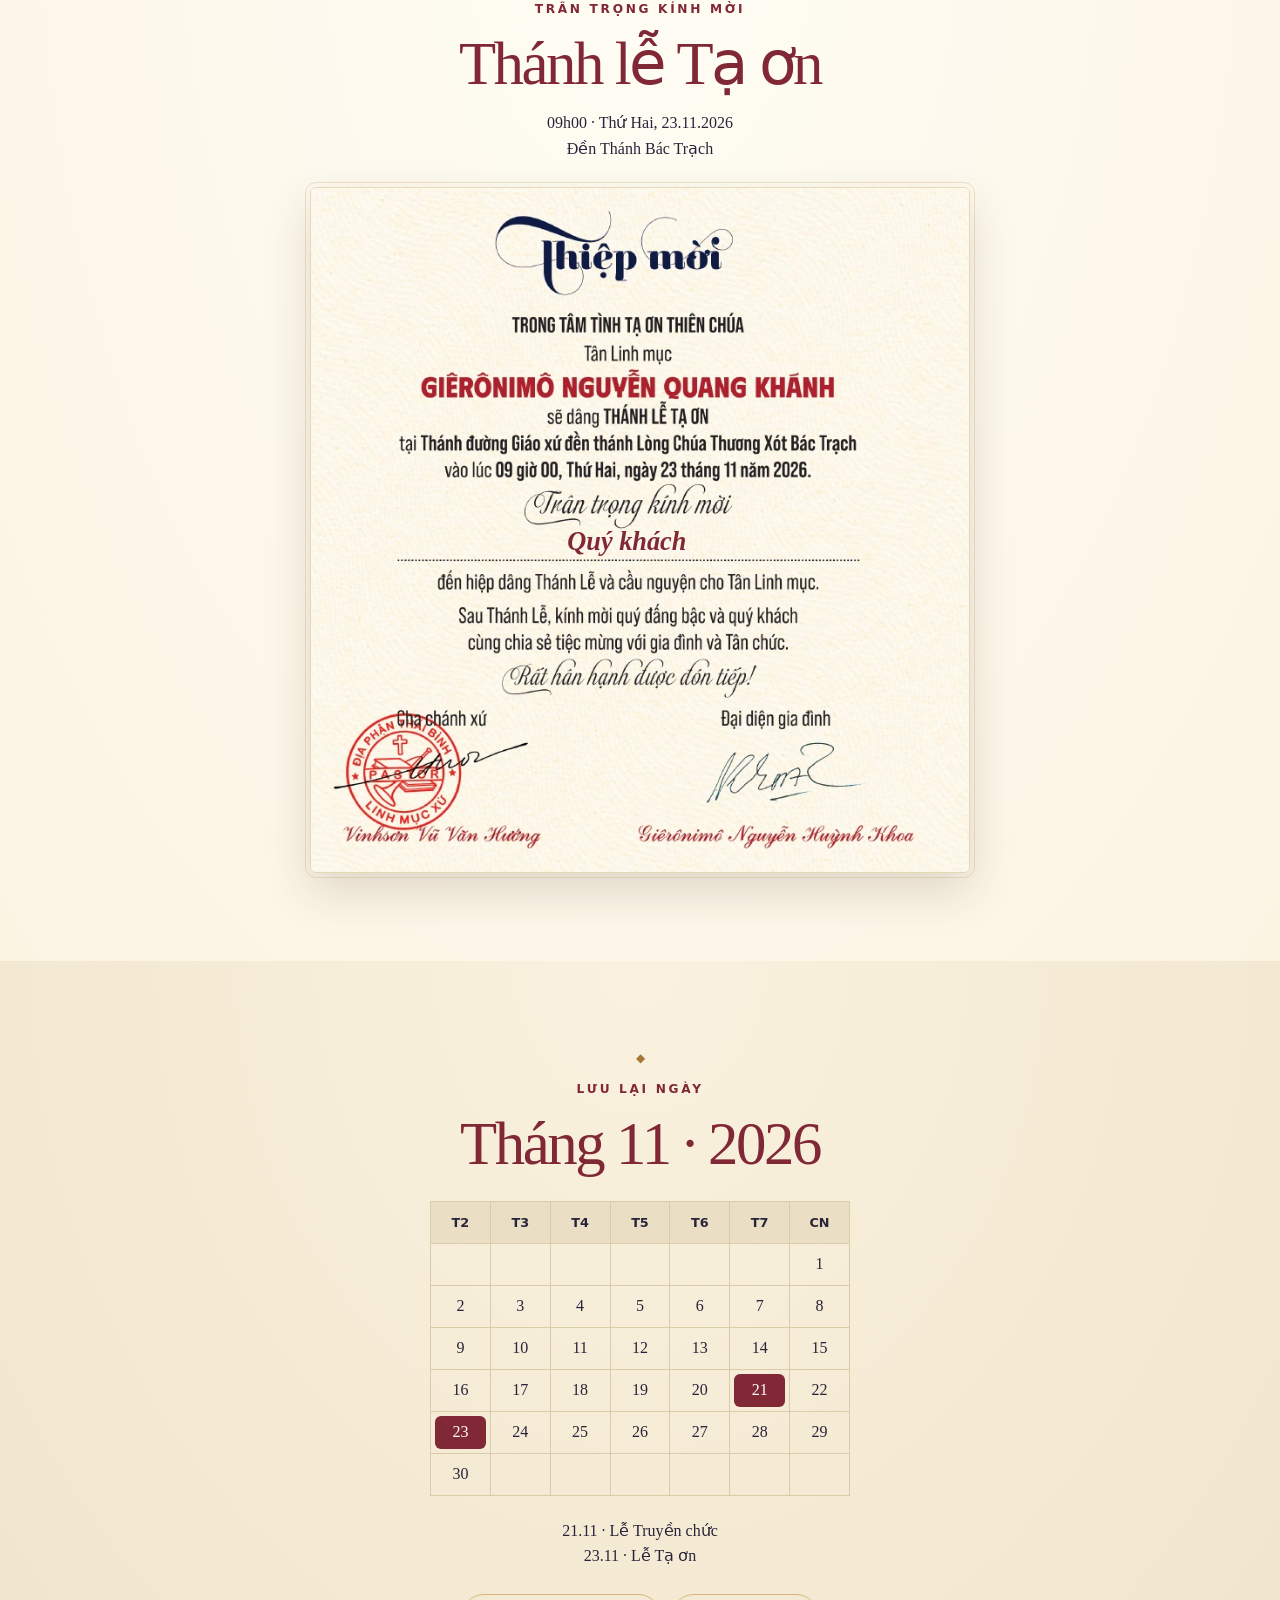
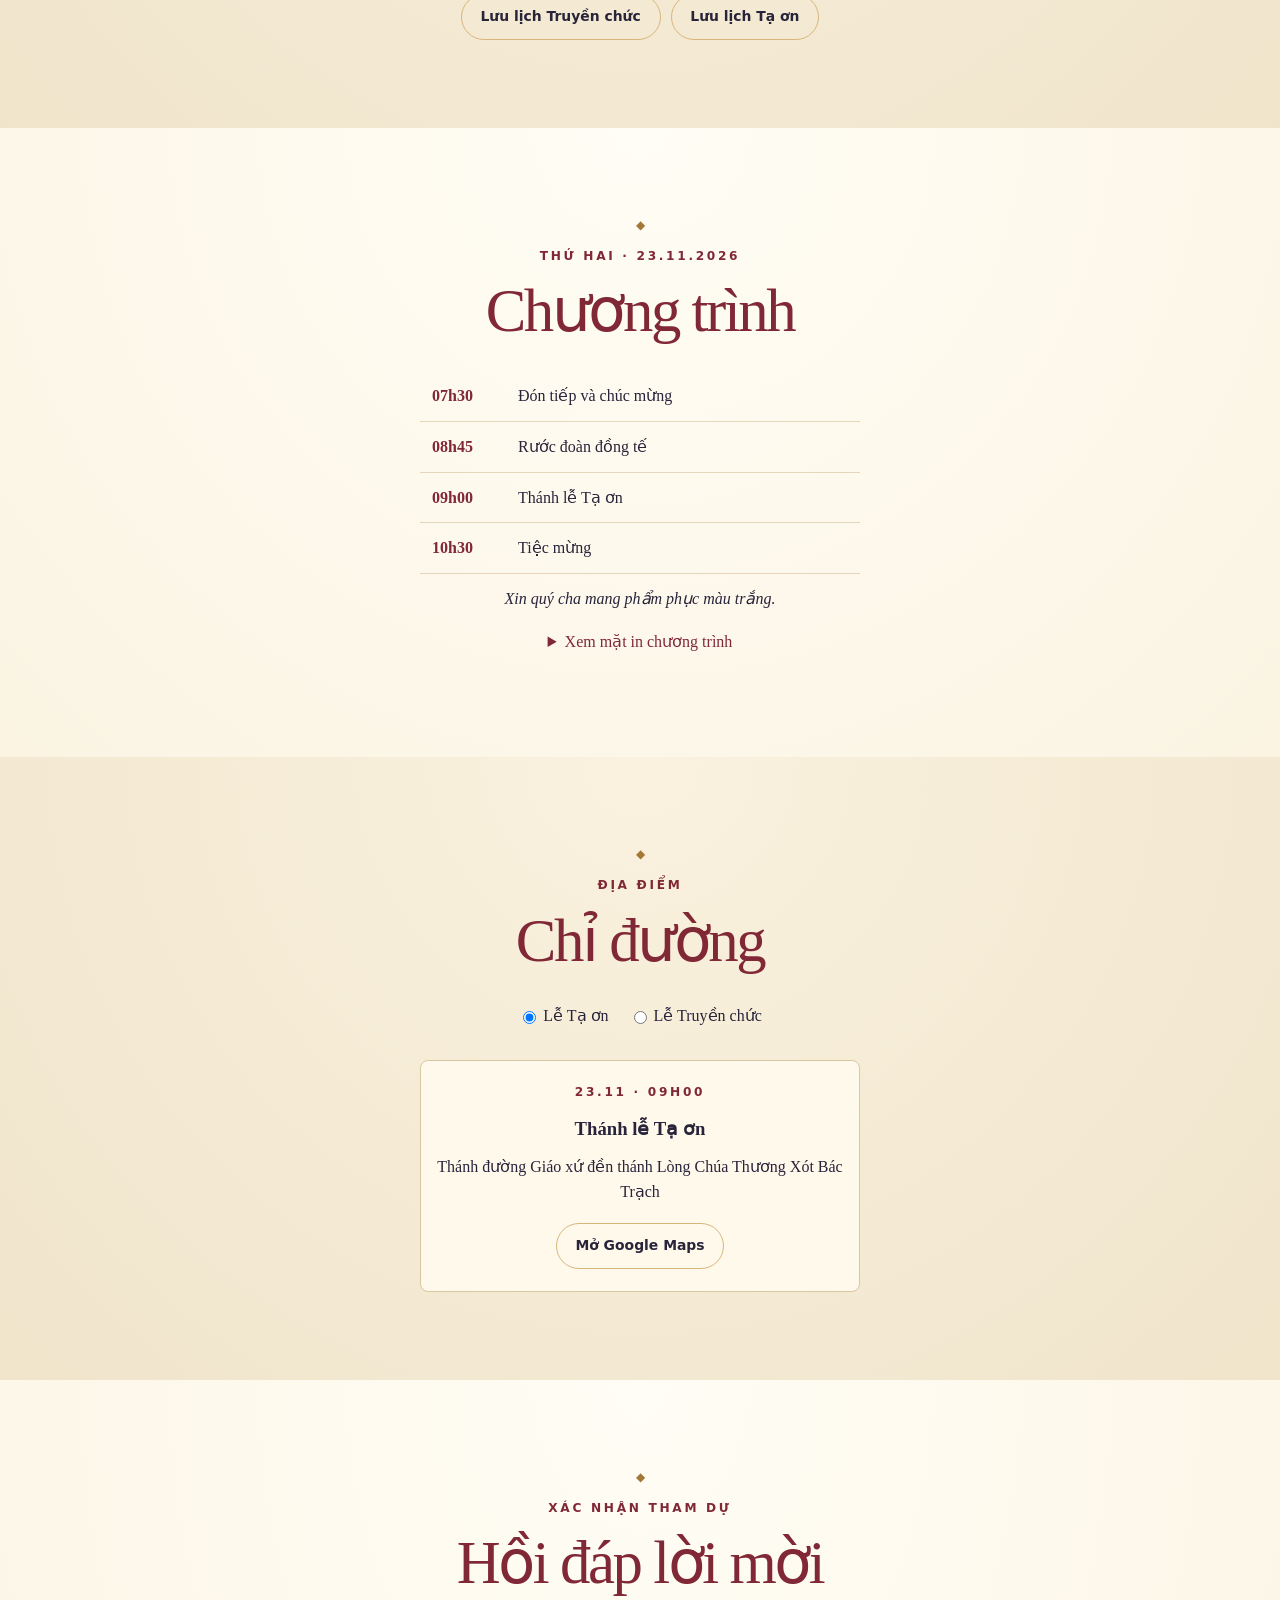
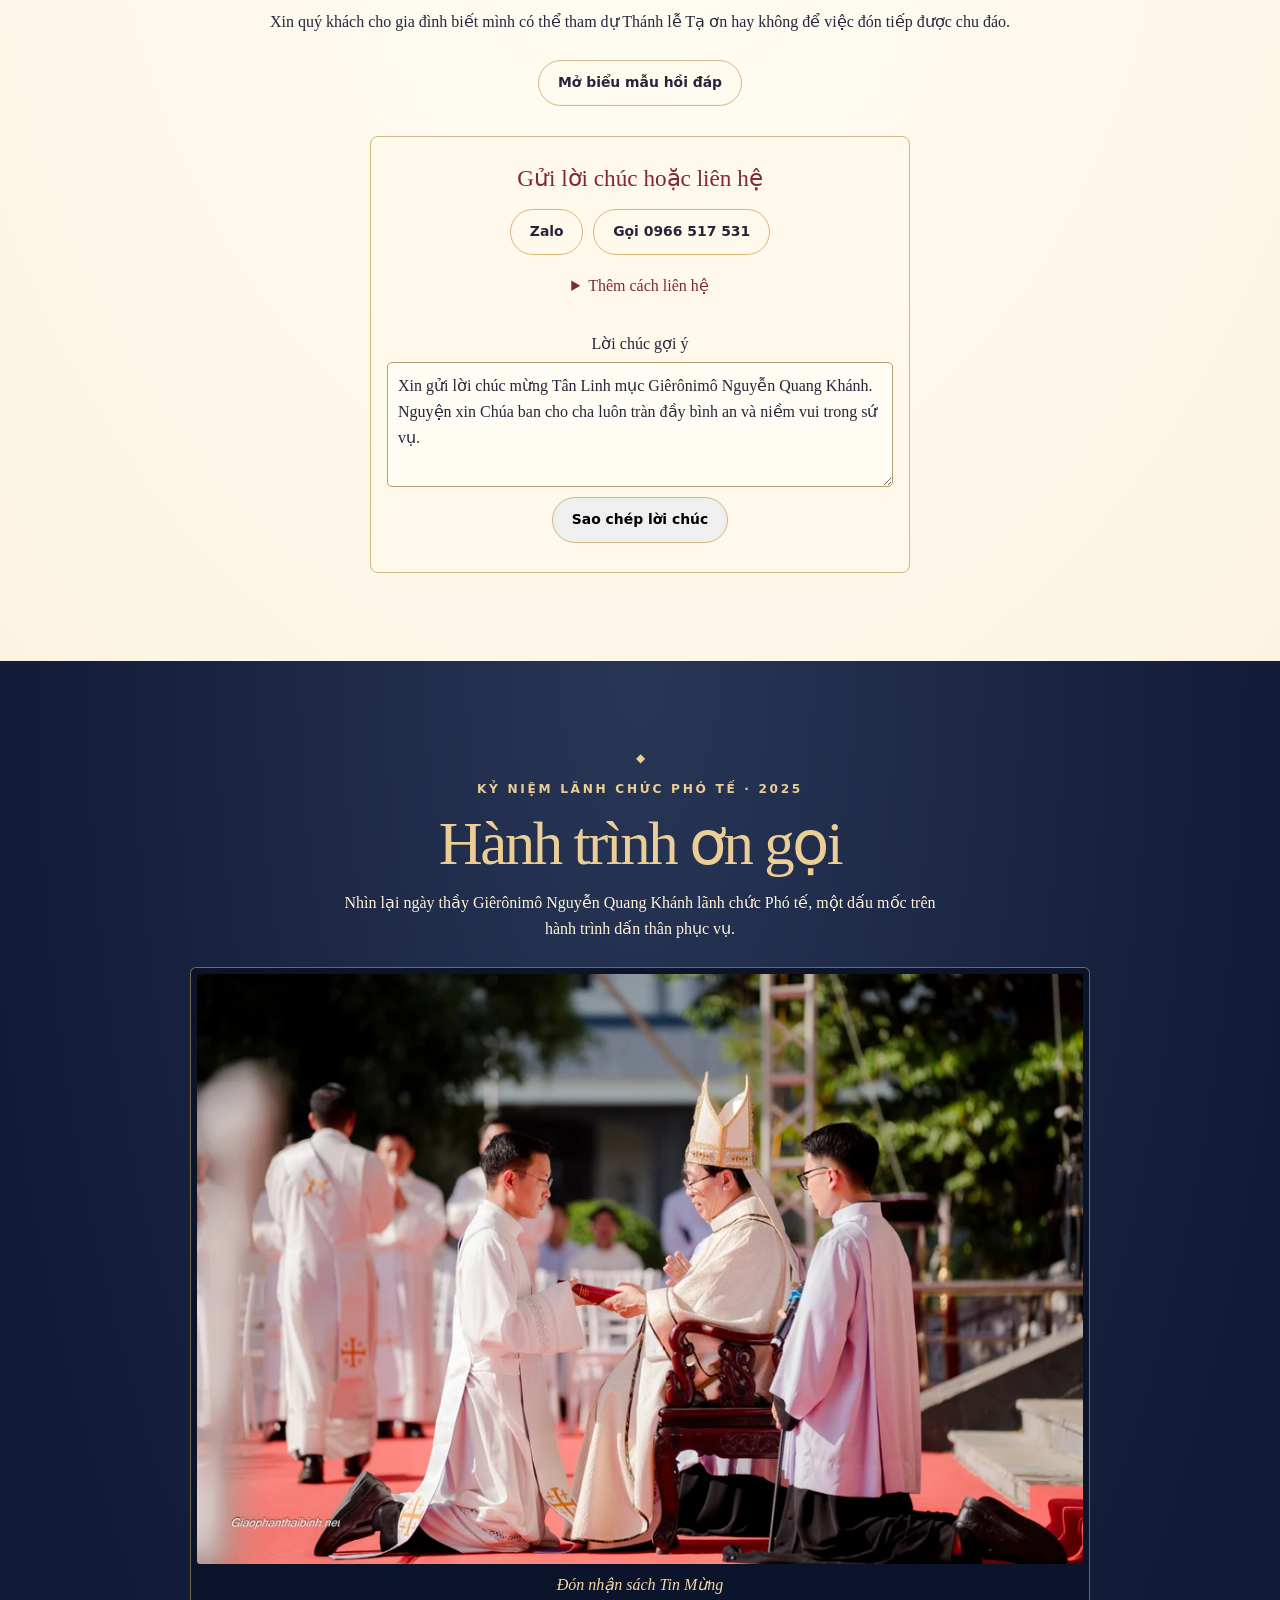
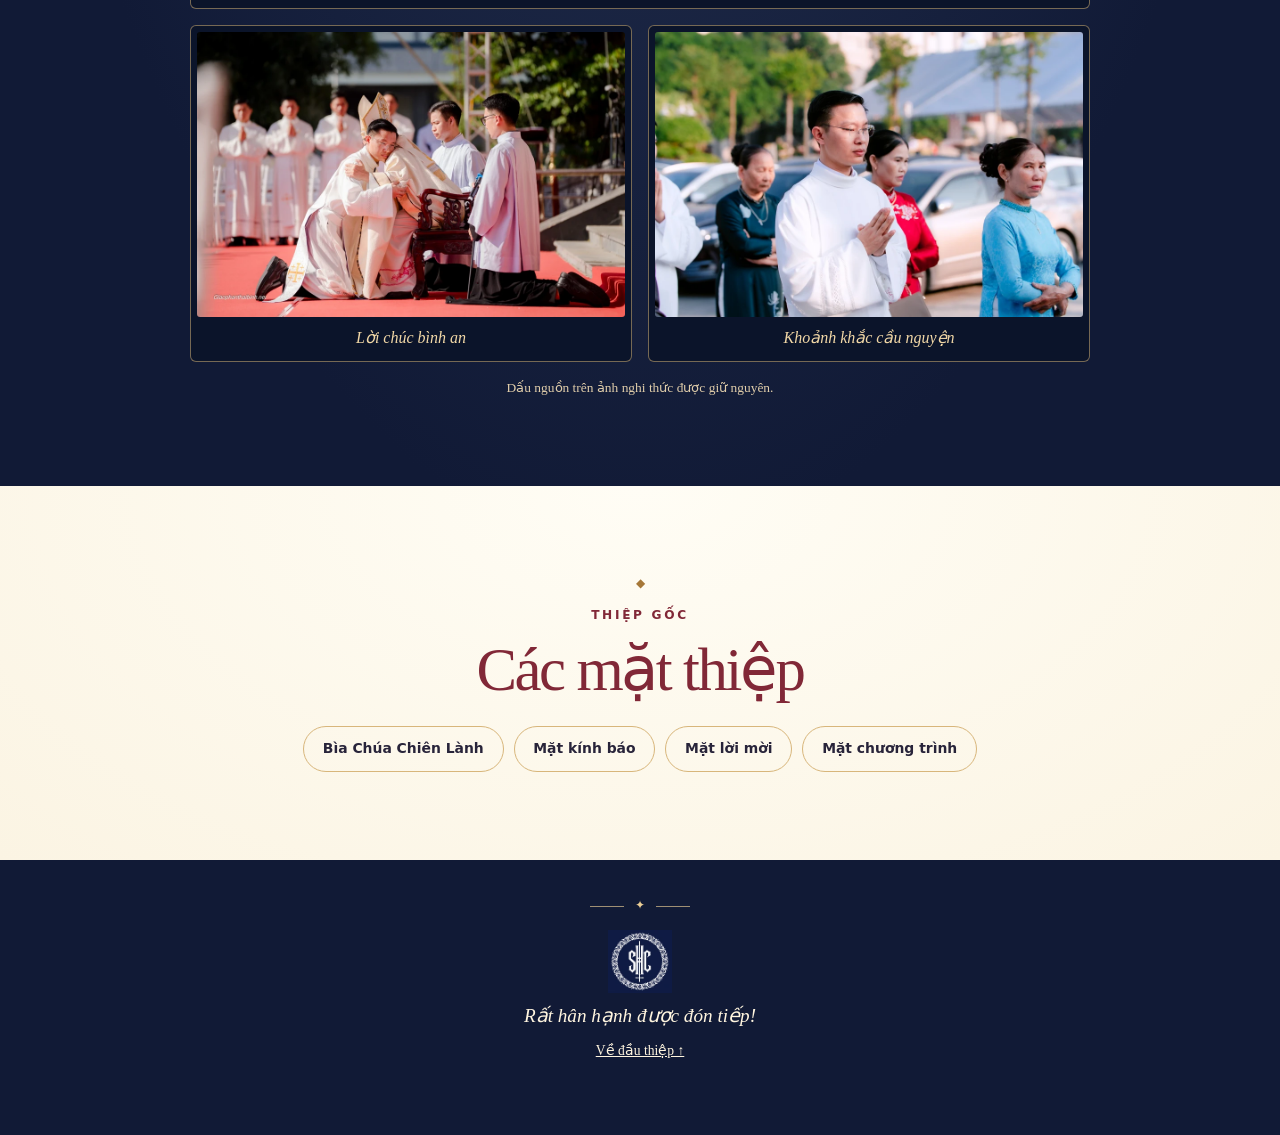
==== commit f2b76b33: "Update index.html" ====
--- a/index.html
+++ b/index.html
@@ -39,7 +39,7 @@
     <div class="hero-copy">
       <p class="eyebrow">Đền Thánh Bác Trạch</p>
       <span class="gold-rule" aria-hidden="true">✦</span>
-      <h1>Thánh lễ <em>Tạ ơn</em></h1>
+      <h1>Thánh lễ Tạ ơn</h1>
       <p class="hero-subtitle">Mừng Tân Linh mục</p>
       <p class="hero-name">Giêrônimô<br>Nguyễn Quang Khánh</p>
       <p class="hero-date">Thứ Hai · 23 tháng 11 năm 2026</p>
